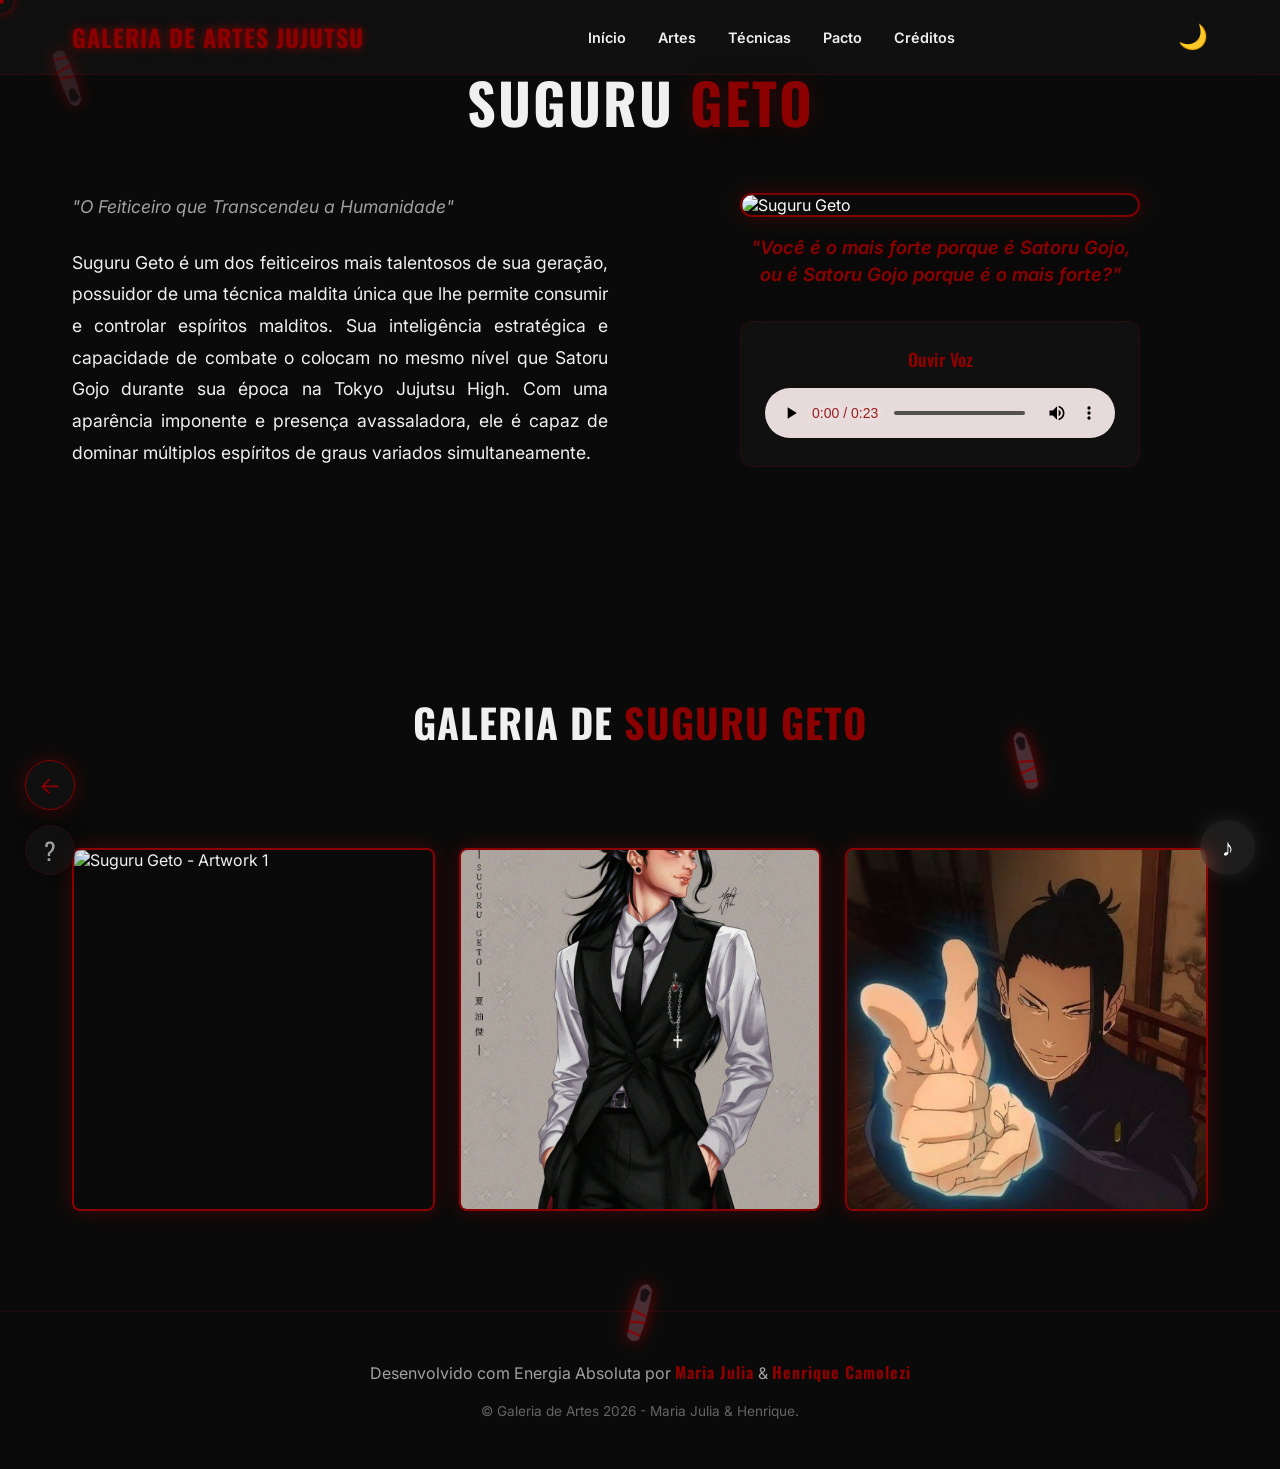
==== galeria-geto.html @ d08c6bf5 "Add files via upload" ====
<!DOCTYPE html>
<html lang="pt-BR">
<head>
    <meta charset="UTF-8">
    <meta name="viewport" content="width=device-width, initial-scale=1.0">
    <title>Galeria de Suguru Geto | Site de Desenhos</title>
    
    <link rel="preconnect" href="https://fonts.googleapis.com">
    <link rel="preconnect" href="https://fonts.gstatic.com" crossorigin>
    <link href="https://fonts.googleapis.com/css2?family=Inter:wght@300;400;600&family=Oswald:wght@400;600;700&display=swap" rel="stylesheet">
    
    <link rel="stylesheet" href="style.css">
</head>
<body data-theme="dark">

    <div class="cursor-dot"></div>
    <div class="cursor-trail"></div>

    <header id="header">
        <div class="nav-container">
            <a href="index.html" class="logo">Galeria de Artes Jujutsu</a>
            
            <nav class="nav-menu">
                <ul class="nav-links">
                    <li><a href="index.html#inicio" class="nav-link">Início</a></li>
                    <li><a href="index.html#projetos" class="nav-link">Artes</a></li>
                    <li><a href="index.html#habilidades" class="nav-link">Técnicas</a></li>
                    <li><a href="index.html#contato" class="nav-link">Pacto</a></li>
                    <li><a href="#creditos" class="nav-link">Créditos</a></li>
                </ul>
            </nav>

            <div class="controls">
                <button id="theme-toggle" aria-label="Alternar Tema">🌙</button>
                <button class="hamburger" aria-label="Abrir Menu">
                    <span class="bar"></span>
                    <span class="bar"></span>
                    <span class="bar"></span>
                </button>
            </div>
        </div>
    </header>

    <main>
        <!-- SEÇÃO DE APRESENTAÇÃO DO PERSONAGEM -->
        <section class="character-presentation section-hidden">
            <h2 class="character-title">Suguru <span>Geto</span></h2>
            
            <div class="character-content">
                <!-- Descrição -->
                <div class="character-description">
                    <p>"O Feiticeiro que Transcendeu a Humanidade"</p>
                    <p>
                        Suguru Geto é um dos feiticeiros mais talentosos de sua geração, 
                        possuidor de uma técnica maldita única que lhe permite consumir e 
                        controlar espíritos malditos. Sua inteligência estratégica e capacidade 
                        de combate o colocam no mesmo nível que Satoru Gojo durante sua época 
                        na Tokyo Jujutsu High. Com uma aparência imponente e presença avassaladora, 
                        ele é capaz de dominar múltiplos espíritos de graus variados simultaneamente.</p>
                </div>

                <!-- Visual e Frase -->
                <div class="character-visual">
                    <img src="Suguru Geto 2.jpg" alt="Suguru Geto" class="character-img">
                    
                    <p class="character-quote">"Você é o mais forte porque é Satoru Gojo, ou é Satoru Gojo porque é o mais forte?"</p>
                    
                    <div class="music-player">
                        <span class="music-title">Ouvir Voz</span>
                        <audio controls id="voice-audio">
                            <!-- Coloque o nome do arquivo de áudio do Geto no src abaixo -->
                            <source src="Frase do Suguro Getou.mp3" type="audio/mpeg">
                            Seu navegador não suporta áudio.
                        </audio>
                    </div>
                </div>
            </div>
        </section>

        <!-- SEÇÃO DE GALERIA -->
        <section class="gallery section-hidden">
            <div class="gallery-header">
                <h2 class="section-title">Galeria de <span>Suguru Geto</span></h2>
            </div>
            
            <div class="gallery-grid">
                <div class="gallery-item">
                    <img src="Suguru Geto 2.jpg" alt="Suguru Geto - Artwork 1" class="gallery-img">
                </div>
                <div class="gallery-item">
                    <img src="Foto de Segura o Bolso.jpg" alt="Suguru Geto - Artwork 2" class="gallery-img">
                </div>
                <div class="gallery-item">
                    <img src="Suguru Getou.jpg" alt="Suguru Geto - Artwork 3" class="gallery-img">
                </div>
            </div>
        </section>
    </main>

    <footer>
        <div class="footer-content">
            <p>Desenvolvido com Energia Absoluta por <strong>Maria Julia</strong> & <strong>Henrique Camolezi</strong></p>
            <p class="small">© Galeria de Artes 2026 - Maria Julia & Henrique.</p>
        </div>
    </footer>

    <script src="lightbox.js"></script>

<!-- =========================================================================
     MÚSICA DE BACKGROUND
========================================================================= -->
<!-- A tag 'loop' garante que a música repita infinitamente -->
<audio id="bg-music" loop>
    <source src="more than words.mp3" type="audio/mpeg">
</audio>

<button id="music-toggle" class="music-btn" aria-label="Tocar/Pausar Música">
    ♪
</button>

<script src="script.js"></script>

<script>
    // Se o usuário der play no áudio da voz, pausa a música de fundo!
    const voiceAudio = document.getElementById('voice-audio');
    
    if(voiceAudio) {
        voiceAudio.addEventListener('play', () => {
            const bgMusic = document.getElementById('bg-music');
            const musicToggle = document.getElementById('music-toggle');
            
            if(bgMusic && !bgMusic.paused) {
                bgMusic.pause(); // Pausa a música
                if(musicToggle) musicToggle.classList.remove('active'); // Para a animação do botão musical
                localStorage.setItem('music-playing', 'false');
            }
        });
    }
</script>

</body>
</html>
---- style.css ----
:root {
    /* DEFAULT: Tema Sombrio (Santuário Malevolente / Sukuna) */
    --bg-color: #0a0a0a;
    --text-main: #f0f0f0;
    --text-muted: #a0a0a0;
    
    --accent-primary: #8b0000; /* Vermelho Sangue */
    --accent-secondary: #643e7e; /* Roxo Amaldiçoado */
    
    --glass-bg: rgba(20, 20, 20, 0.6);
    --glass-border: rgba(139, 0, 0, 0.2);
    
    --shadow-aura: 0 0 20px rgba(139, 0, 0, 0.4);
    --hover-glitch: drop-shadow(0 0 10px #8b0000) drop-shadow(0 0 20px #3b0079);
}

[data-theme="light"] {
    /* TEMA CLARO: (Vazio Imensurável / Gojo) */
    --bg-color: #f8f9fa;
    --text-main: #1a1a1a;
    --text-muted: #555555;
    
    --accent-primary: #00bfff; /* Azul Neon/Céu */
    --accent-secondary: #000000; /* Azul Escuro */
    
    --glass-bg: rgba(255, 255, 255, 0.7);
    --glass-border: rgba(0, 191, 255, 0.3);
    
    --shadow-aura: 0 10px 30px rgba(0, 191, 255, 0.2);
    --hover-glitch: drop-shadow(0 0 15px #00bfff) drop-shadow(0 0 30px rgba(255,255,255,0.8));
}

/* =========================================================================
   RESETS E BASE
   ========================================================================= */
* {
    margin: 0;
    padding: 0;
    box-sizing: border-box;
    cursor: none; /* Esconde o cursor padrão para usarmos o customizado */
}

html {
    scroll-behavior: smooth;
}

body {
    font-family: 'Inter', sans-serif;
    background-color: var(--bg-color);
    color: var(--text-main);
    transition: background-color 0.5s ease, color 0.5s ease;
    overflow-x: hidden;
}

h1, h2, h3, .logo {
    font-family: 'Oswald', sans-serif;
    text-transform: uppercase;
    letter-spacing: 1px;
}

a {
    text-decoration: none;
    color: inherit;
}

ul {
    list-style: none;
}

/* =========================================================================
   CURSOR CUSTOMIZADO (Energia Amaldiçoada)
   ========================================================================= */
   .cursor-dot {
    position: fixed;
    width: 8px;
    height: 8px;
    background-color: var(--accent-primary);
    border-radius: 50%;
    transform: translate(-50%, -50%);
    transition: width 0.2s, height 0.2s;
    
    /* ADICIONE OU VERIFIQUE ESTAS DUAS LINHAS */
    pointer-events: none !important; 
    z-index: 999999; 
}

.cursor-trail {
    position: fixed;
    width: 30px;
    height: 30px;
    border: 1px solid var(--accent-primary);
    border-radius: 50%;
    transform: translate(-50%, -50%);
    transition: transform 0.1s ease, background-color 0.3s;
    box-shadow: 0 0 10px var(--accent-primary);
    opacity: 0.5;
    
    /* ADICIONE OU VERIFIQUE ESTAS DUAS LINHAS */
    pointer-events: none !important; 
    z-index: 999998; 
}

/* =========================================================================
   HEADER & NAVEGAÇÃO (Glassmorphism)
   ========================================================================= */
header {
    position: fixed;
    top: 0;
    width: 100%;
    z-index: 1000;
    background: var(--glass-bg);
    backdrop-filter: blur(12px);
    -webkit-backdrop-filter: blur(12px);
    border-bottom: 1px solid var(--glass-border);
    transition: all 0.3s ease;
}

.nav-container {
    max-width: 1200px;
    margin: 0 auto;
    padding: 1.2rem 2rem;
    display: flex;
    justify-content: space-between;
    align-items: center;
}

.logo {
    font-size: 1.5rem;
    font-weight: 700;
    color: var(--accent-primary);
    text-shadow: 0 0 10px var(--accent-primary);
}

.nav-links {
    display: flex;
    gap: 2rem;
}

.nav-link {
    font-weight: 600;
    font-size: 0.9rem;
    position: relative;
    transition: color 0.3s;
}

.nav-link:hover, .nav-link.active {
    color: var(--accent-primary);
}

/* Sublinhado animado nos links */
.nav-link::after {
    content: '';
    position: absolute;
    bottom: -5px;
    left: 0;
    width: 0%;
    height: 2px;
    background-color: var(--accent-primary);
    transition: width 0.3s ease;
}

.nav-link:hover::after, .nav-link.active::after {
    width: 100%;
}

.controls {
    display: flex;
    align-items: center;
    gap: 1.5rem;
}

#theme-toggle {
    background: none;
    border: none;
    font-size: 1.5rem;
    transition: transform 0.3s ease;
    cursor: pointer;
}

#theme-toggle:hover {
    transform: scale(1.2);
}

.hamburger {
    display: none;
    flex-direction: column;
    gap: 5px;
    background: none;
    border: none;
    z-index: 1001;
    cursor: pointer;
}

.hamburger .bar {
    width: 25px;
    height: 3px;
    background-color: var(--text-main);
    transition: all 0.3s ease;
}

/* =========================================================================
   SEÇÕES GERAIS E ANIMAÇÕES ON-SCROLL
   ========================================================================= */
main {
    max-width: 1200px;
    margin: 0 auto;
    padding: 0 2rem;
}

section {
    padding: 100px 0;
    min-height: 100vh;
    min-height: 100dvh;
    display: flex;
    flex-direction: column;
    justify-content: center;
}

.section-title {
    font-size: 2.5rem;
    margin-bottom: 3rem;
    text-align: center;
}

.section-title span {
    color: var(--accent-primary);
}

/* Classes para o Intersection Observer */
.section-hidden {
    opacity: 0;
    transform: translateY(40px);
    transition: opacity 0.8s ease-out, transform 0.8s ease-out;
}

.section-show {
    opacity: 1;
    transform: translateY(0);
}

/* =========================================================================
   HERO SECTION (Início)
   ========================================================================= */
.hero {
    flex-direction: row;
    align-items: center;
    justify-content: space-between;
    gap: 2rem;
}

.hero-content {
    flex: 1;
}

.greeting {
    font-size: 1.2rem;
    color: var(--text-muted);
    margin-bottom: 0.5rem;
}

.name {
    font-size: 4rem;
    line-height: 1.1;
    margin-bottom: 1rem;
}

.name span {
    color: var(--accent-primary);
    text-shadow: 0 0 15px rgba(139, 0, 0, 0.3);
}

.subtitle {
    font-size: 1.5rem;
    font-weight: 600;
    margin-bottom: 1.5rem;
    height: 2rem;
}

.cursor-blink {
    animation: blink 1s infinite;
}

@keyframes blink { 50% { opacity: 0; } }

.description {
    color: var(--text-muted);
    font-size: 1.1rem;
    max-width: 500px;
    margin-bottom: 2rem;
    line-height: 1.6;
}

.hero-buttons {
    display: flex;
    gap: 1rem;
}

.btn {
    padding: 12px 28px;
    font-family: 'Oswald', sans-serif;
    font-size: 1.1rem;
    text-transform: uppercase;
    border-radius: 4px;
    transition: all 0.3s ease;
    position: relative;
    overflow: hidden;
    z-index: 1;
    border: none;
    cursor: pointer;
}

.btn-primary {
    background-color: var(--accent-primary);
    color: #fff;
    border: 1px solid var(--accent-primary);
    box-shadow: 0 0 10px rgba(0,0,0,0.5);
}

.btn-primary:hover {
    background-color: transparent;
    color: var(--accent-primary);
    box-shadow: var(--shadow-aura);
}

.btn-outline {
    background-color: transparent;
    color: var(--text-main);
    border: 1px solid var(--text-main);
}

.btn-outline:hover {
    border-color: var(--accent-primary);
    color: var(--accent-primary);
    box-shadow: var(--shadow-aura);
}

.hero-image-wrapper {
    flex: 1;
    display: flex;
    justify-content: center;
    position: relative;
}

.profile-img {
    width: 100%;
    max-width: 400px;
    border-radius: 20px;
    z-index: 2;
    animation: float 6s ease-in-out infinite;
    filter: grayscale(20%) contrast(110%);
}

.aura-glow {
    position: absolute;
    width: 80%;
    height: 80%;
    background: var(--accent-primary);
    filter: blur(80px);
    opacity: 0.3;
    z-index: 1;
    top: 50%;
    left: 50%;
    transform: translate(-50%, -50%);
    animation: pulse 4s infinite alternate;
}

@keyframes float {
    0% { transform: translateY(0px); }
    50% { transform: translateY(-20px); }
    100% { transform: translateY(0px); }
}

@keyframes pulse {
    from { opacity: 0.2; transform: translate(-50%, -50%) scale(0.9); }
    to { opacity: 0.5; transform: translate(-50%, -50%) scale(1.1); }
}

/* =========================================================================
   PROJECTS (Artes)
   ========================================================================= */
   .projects-grid {
    display: grid;
    grid-template-columns: repeat(auto-fit, minmax(160px, 1fr)); 
    gap: 1.5rem;
    max-width: 600px;
    margin: 0 auto;
}

.project-card {
    background: var(--glass-bg);
    border: 1px solid var(--glass-border);
    border-radius: 12px;
    overflow: hidden;
    backdrop-filter: blur(10px);
    transition: transform 0.3s ease, box-shadow 0.3s ease;
}

.project-card:hover {
    transform: translateY(-10px);
    box-shadow: var(--shadow-aura);
}

.project-img-container {
    width: 100%;
    aspect-ratio: 1 / 1; /* Mantém o formato quadrado perfeito */
    overflow: hidden;
    
    /* Sistema Flexbox para garantir a centralização absoluta */
    display: flex;
    align-items: center;
    justify-content: center;
    background: transparent; /* Remove qualquer fundo escuro residual */
}

.project-img {
    width: 100%;
    height: 100%;
    /* MODIFICAÇÃO AQUI: Preenche o quadrado inteiro e corta excessos lateralmente/verticalmente de forma inteligente */
    object-fit: cover; 
    /* Garante o foco no centro da arte */
    object-position: center; 
    transition: transform 0.5s ease;
}

.project-card:hover .project-img {
    transform: scale(1.1);
}

.project-info {
    padding: 1rem; /* Reduz o espaçamento interno do texto */
}

.project-info h3 {
    margin-bottom: 0.3rem;
    font-size: 1rem; /* Diminui o título do personagem (ex: Satoru Gojo) */
}

.project-info p {
    color: var(--text-muted);
    font-size: 0.75rem; /* Diminui a descrição do cartão */
    margin-bottom: 0.8rem;
    line-height: 1.4;
}

/* Ajusta o tamanho do contador de fotos "3" e do link de acesso */
.project-info .tech-tags span,
.btn-link {
    font-size: 0.7rem !important;
}

.tech-tags {
    display: flex;
    gap: 0.5rem;
    flex-wrap: wrap;
    margin-bottom: 1.5rem;
}

.tech-tags span {
    font-family: 'Oswald', sans-serif;
    font-size: 0.8rem;
    color: var(--accent-secondary);
    background: rgba(255, 255, 255, 0.05);
    padding: 2px 8px;
    border-radius: 4px;
}

.btn-link {
    color: var(--accent-primary);
    font-weight: 600;
    font-family: 'Oswald', sans-serif;
    transition: letter-spacing 0.3s ease;
    cursor: pointer;
}

.project-card:hover .btn-link {
    letter-spacing: 1px;
    filter: var(--hover-glitch);
}

/* =========================================================================
   SKILLS (Técnicas Amaldiçoadas e Domínios)
========================================================================= */
.skills-grid {
    display: grid;
    grid-template-columns: repeat(auto-fit, minmax(320px, 1fr));
    gap: 3rem;
    max-width: 1000px;
    margin: 0 auto;
    width: 100%;
}

.domain-card {
    background: var(--glass-bg);
    border: 1px solid var(--glass-border);
    border-radius: 16px;
    padding: 2.5rem 2rem;
    backdrop-filter: blur(12px);
    transition: transform 0.4s ease, box-shadow 0.4s ease;
    position: relative;
    overflow: hidden;
}

/* Efeito de luz no fundo do painel de técnicas */
.domain-card::before {
    content: '';
    position: absolute;
    top: -50%;
    left: -50%;
    width: 200%;
    height: 200%;
    background: radial-gradient(circle, var(--accent-primary) 0%, transparent 50%);
    opacity: 0.05;
    pointer-events: none;
    z-index: 0;
    transition: opacity 0.4s;
}

.domain-card:hover {
    transform: translateY(-10px);
    box-shadow: var(--shadow-aura);
    border-color: var(--accent-primary);
}

.domain-card:hover::before {
    opacity: 0.15;
}

/* Cabeçalho do Card (Os donos do Domínio) */
.domain-header {
    text-align: center;
    margin-bottom: 2.5rem;
    position: relative;
    z-index: 1;
}

.domain-icon {
    font-size: 3rem;
    margin-bottom: 1rem;
    filter: drop-shadow(0 0 10px rgba(139, 0, 0, 0.4));
}

[data-theme="light"] .domain-icon {
    filter: drop-shadow(0 0 10px rgba(0, 191, 255, 0.4));
}

.domain-header h3 {
    font-size: 1.6rem;
    color: var(--text-main);
    margin-bottom: 0.3rem;
}

.domain-owner {
    font-family: 'Oswald', sans-serif;
    color: var(--accent-primary);
    font-size: 1.1rem;
    letter-spacing: 2px;
    text-transform: uppercase;
    font-weight: 600;
}

/* Barras de Energia/Progresso */
.skill-list {
    display: flex;
    flex-direction: column;
    gap: 1.5rem;
    position: relative;
    z-index: 1;
}

.skill-info {
    display: flex;
    justify-content: space-between;
    margin-bottom: 0.5rem;
    font-weight: 600;
}

.skill-name {
    color: var(--text-main);
    font-size: 1rem;
}

.skill-pct {
    color: var(--accent-primary);
    font-family: 'Oswald', sans-serif;
    letter-spacing: 1px;
}

.progress-bg {
    width: 100%;
    height: 10px;
    background-color: rgba(0, 0, 0, 0.4); /* Fundo bem escuro pra destacar o brilho */
    border-radius: 5px;
    overflow: hidden;
    border: 1px solid rgba(255, 255, 255, 0.05);
    box-shadow: inset 0 2px 4px rgba(0, 0, 0, 0.5);
}

.progress-bar {
    height: 100%;
    width: 0%;
    /* O gradiente vai da cor secundária (roxo/azul escuro) para a primária (vermelho sangue/azul neon) */
    background: linear-gradient(90deg, var(--accent-secondary), var(--accent-primary));
    border-radius: 5px;
    box-shadow: 0 0 10px var(--accent-primary), 0 0 20px var(--accent-primary);
    transition: width 1.5s cubic-bezier(0.2, 0.8, 0.2, 1);
}

/* Efeito ao passar o mouse por cima de uma técnica específica */
.skill-item:hover .skill-name {
    color: var(--accent-primary);
    text-shadow: 0 0 8px var(--accent-primary);
}

/* =========================================================================
   CONTACT (Pacto de Vínculo)
   ========================================================================= */
   .contact {
    text-align: center;
}

.pacto-container {
    display: flex;
    justify-content: center;
    gap: 2rem;
    flex-wrap: wrap;
    max-width: 1000px;
    margin: 0 auto;
    width: 100%;
}

.pacto-card {
    background: var(--glass-bg);
    border: 1px solid var(--glass-border);
    border-radius: 12px;
    padding: 2.5rem 2rem;
    backdrop-filter: blur(10px);
    flex: 1;
    min-width: 320px;
    display: flex;
    flex-direction: column;
    align-items: center;
    transition: transform 0.4s ease, box-shadow 0.4s ease;
    position: relative;
    overflow: hidden;
}

/* O brilho sutil amaldiçoado passando no fundo do cartão */
.pacto-card::before {
    content: '';
    position: absolute;
    top: -50%;
    left: -50%;
    width: 200%;
    height: 200%;
    background: radial-gradient(circle, var(--accent-primary) 0%, transparent 40%);
    opacity: 0.05;
    transition: opacity 0.4s ease;
    z-index: 0;
    pointer-events: none;
}

.pacto-card:hover {
    transform: translateY(-10px);
    box-shadow: var(--shadow-aura);
    border-color: var(--accent-primary);
}

.pacto-card:hover::before {
    opacity: 0.15;
}

.pacto-header {
    margin-bottom: 1rem;
    position: relative;
    z-index: 1;
}

.pacto-header h3 {
    font-size: 1.8rem;
    color: var(--text-main);
    margin-bottom: 0.2rem;
}

.pacto-role {
    font-family: 'Oswald', sans-serif;
    color: var(--accent-primary);
    font-size: 1rem;
    letter-spacing: 2px;
    text-transform: uppercase;
}

.pacto-desc {
    color: var(--text-muted);
    font-size: 0.95rem;
    line-height: 1.6;
    margin-bottom: 2rem;
    position: relative;
    z-index: 1;
}

.pacto-links {
    flex-direction: column; /* Coloca os botões um embaixo do outro no cartão */
    width: 100%;
    gap: 1rem;
    position: relative;
    z-index: 1;
}

.social-btn {
    display: flex;
    align-items: center;
    justify-content: center;
    gap: 10px;
    padding: 12px 20px;
    background: rgba(0, 0, 0, 0.2);
    border: 1px solid var(--glass-border);
    color: var(--text-main);
    font-family: 'Oswald', sans-serif;
    font-size: 1.1rem;
    border-radius: 8px;
    transition: all 0.3s ease;
    cursor: pointer;
    width: 100%;
}

.social-btn:hover {
    transform: translateY(-3px);
    background: var(--glass-border);
    border-color: var(--accent-primary);
    color: var(--accent-primary);
    box-shadow: 0 5px 15px rgba(0, 0, 0, 0.3);
}

.social-btn .icon {
    font-size: 1.2rem;
}

/* =========================================================================
   FOOTER (Rodapé)
========================================================================= */
footer {
    display: flex;
    flex-direction: column;
    justify-content: center;
    align-items: center;
    text-align: center;
    padding: 3rem 2rem;
    border-top: 1px solid var(--glass-border);
    background: var(--bg-color);
    position: relative;
    width: 100%;
    z-index: 10;
}

.footer-content {
    display: flex;
    flex-direction: column;
    align-items: center;
    justify-content: center;
    gap: 0.5rem; /* Espaço entre a linha de cima e a de baixo */
}

footer p {
    color: var(--text-muted);
    font-size: 1rem;
    margin: 0; /* Remove margens doidas que o navegador possa tentar dar no PC */
    line-height: 1.5;
}

footer strong {
    color: var(--accent-primary);
    font-family: 'Oswald', sans-serif;
    letter-spacing: 1px;
}

footer .small {
    font-size: 0.85rem;
    margin-top: 0.5rem;
    opacity: 0.6;
}

/* =========================================================================
   GALERIA (Gallery Sections)
   ========================================================================= */
.gallery {
    padding: 100px 0;
    min-height: auto;
}

.gallery-header {
    margin-bottom: 3rem;
}

.btn-back {
    display: inline-block;
    color: var(--accent-primary);
    font-weight: 600;
    margin-bottom: 1.5rem;
    transition: all 0.3s ease;
    font-family: 'Oswald', sans-serif;
    cursor: pointer;
}

.btn-back:hover {
    transform: translateX(-5px);
    filter: var(--hover-glitch);
}

.gallery-grid {
    display: grid;
    /* Reduz o tamanho mínimo da miniatura para metade do original */
    grid-template-columns: repeat(auto-fit, minmax(150px, 1fr));
    gap: 1.5rem; /* Ajusta o espaçamento entre as imagens menores */
}

.gallery-item {
    border-radius: 8px;
    overflow: hidden;
    background: transparent;
    /* A variável --accent-primary já alterna automaticamente entre vermelho (#8b0000) e azul (#00bfff) */
    border: 2px solid var(--accent-primary);
    box-shadow: var(--shadow-aura);
    transition: transform 0.3s ease, box-shadow 0.3s ease;
    cursor: pointer;
    
    aspect-ratio: 1 / 1;
    display: flex;
    align-items: center;
    justify-content: center;
}

.gallery-img {
    width: 100%;
    height: 100%;
    object-fit: cover;
    /* Desloca o enquadramento para o terço superior onde fica o rosto */
    object-position: center 20%;
    transition: transform 0.5s ease;
}

.gallery-item:hover .gallery-img {
    transform: scale(1.1);
}

/* =========================================================================
   LIGHTBOX (Visualizador de Imagens com Zoom)
   ========================================================================= */
   .lightbox-modal {
    display: none;
    position: fixed;
    top: 0;
    left: 0;
    width: 100%;
    height: 100%;
    background: rgba(0, 0, 0, 0.92);
    backdrop-filter: blur(8px);
    -webkit-backdrop-filter: blur(8px);
    justify-content: center;
    align-items: center;
    z-index: 999990;
}

.lightbox-modal.active {
    display: flex;
    animation: fadeIn 0.25s ease;
}

.lightbox-close,
.lightbox-prev,
.lightbox-next,
.lightbox-controls {
    z-index: 999995;
}

/* Deixa claro que a arte secreta é clicável */
.secret-art-img {
    cursor: pointer;
    transition: transform 0.3s ease;
}

.secret-art-img:hover {
    transform: scale(1.03);
}

.lightbox-modal.active {
    display: flex;
}

.lightbox-container {
    position: relative;
    width: 90%;
    max-width: 950px;
    height: 90vh;
    height: 90dvh;
    display: flex;
    flex-direction: column;
    justify-content: center;
    align-items: center;
    gap: 1.2rem;
}

/* Palco que prende a imagem dentro da área visível durante o zoom */
.lightbox-stage {
    position: relative;
    width: 100%;
    height: 74vh;
    height: 74dvh;
    display: flex;
    justify-content: center;
    align-items: center;
    overflow: hidden;
    border-radius: 10px;
    z-index: 1;
}

.lightbox-image {
    max-width: 100%;
    max-height: 100%;
    object-fit: contain;
    border-radius: 8px;
    transition: transform 0.2s ease;
    cursor: default;
    user-select: none;
    -webkit-user-drag: none;
    touch-action: none;
}

/* Botões Fixos (Fechar, Anterior, Próxima) sempre acima da imagem */
.lightbox-close,
.lightbox-prev,
.lightbox-next {
    position: fixed;
    background: rgba(15, 15, 15, 0.85);
    border: 1px solid var(--accent-primary);
    color: var(--accent-primary);
    font-size: 1.4rem;
    width: 48px;
    height: 48px;
    border-radius: 50%;
    cursor: pointer;
    transition: all 0.25s ease;
    display: flex;
    align-items: center;
    justify-content: center;
    z-index: 20010;
}

.lightbox-close:hover:not(:disabled),
.lightbox-prev:hover:not(:disabled),
.lightbox-next:hover:not(:disabled) {
    background: var(--accent-primary);
    color: #fff;
    box-shadow: var(--shadow-aura);
    transform: scale(1.08);
}

.lightbox-prev:hover:not(:disabled),
.lightbox-next:hover:not(:disabled) {
    transform: translateY(-50%) scale(1.08);
}

.lightbox-close {
    top: 20px;
    right: 20px;
}

.lightbox-prev {
    left: 20px;
    top: 50%;
    transform: translateY(-50%);
}

.lightbox-next {
    right: 20px;
    top: 50%;
    transform: translateY(-50%);
}

.lightbox-prev:disabled,
.lightbox-next:disabled {
    opacity: 0.25;
    cursor: not-allowed;
    border-color: #666;
    color: #666;
}

/* Barra de Controles de Zoom */
.lightbox-controls {
    position: relative;
    z-index: 20010;
    display: flex;
    gap: 0.75rem;
    align-items: center;
    justify-content: center;
    background: rgba(15, 15, 15, 0.85);
    padding: 10px 18px;
    border-radius: 50px;
    border: 1px solid var(--glass-border);
    flex-wrap: wrap;
}

.lightbox-zoom-in,
.lightbox-zoom-out,
.lightbox-reset-zoom {
    background: transparent;
    border: 1px solid var(--accent-primary);
    color: var(--accent-primary);
    padding: 8px 14px;
    border-radius: 6px;
    cursor: pointer;
    font-family: 'Oswald', sans-serif;
    font-size: 0.95rem;
    transition: all 0.25s ease;
}

.lightbox-zoom-in:hover:not(:disabled),
.lightbox-zoom-out:hover:not(:disabled),
.lightbox-reset-zoom:hover:not(:disabled) {
    background: var(--accent-primary);
    color: #fff;
    box-shadow: var(--shadow-aura);
}

.lightbox-zoom-in:disabled,
.lightbox-zoom-out:disabled,
.lightbox-reset-zoom:disabled {
    opacity: 0.35;
    cursor: not-allowed;
    border-color: #666;
    color: #666;
}

.lightbox-counter {
    color: #f0f0f0;
    font-weight: 600;
    margin-left: 0.5rem;
    font-family: 'Oswald', sans-serif;
    letter-spacing: 1px;
}

/* =========================================================================
   CHARACTER PRESENTATION (Apresentação do Personagem)
   ========================================================================= */
.character-presentation {
    padding: 60px 0;
    min-height: auto;
}

.character-title {
    font-size: 3.5rem;
    text-align: center;
    margin-bottom: 3rem;
    text-transform: uppercase;
    letter-spacing: 2px;
}

.character-title span {
    color: var(--accent-primary);
    text-shadow: 0 0 20px rgba(139, 0, 0, 0.3);
}

.character-content {
    display: grid;
    grid-template-columns: 1fr 1fr;
    gap: 4rem;
    align-items: center;
    margin-bottom: 4rem;
}

/* Descrição do Personagem */
.character-description {
    display: flex;
    flex-direction: column;
    gap: 1.5rem;
}

.character-description p {
    font-size: 1.1rem;
    line-height: 1.8;
    color: var(--text-main);
    text-align: justify;
}

.character-description p:first-child {
    color: var(--text-muted);
    font-style: italic;
}

/* Visual do Personagem */
.character-visual {
    display: flex;
    flex-direction: column;
    gap: 2rem;
    align-items: center;
}

.character-img {
    width: 100%;
    max-width: 400px;
    border-radius: 12px;
    border: 2px solid var(--accent-primary);
    box-shadow: var(--shadow-aura);
    animation: float 6s ease-in-out infinite;
    filter: grayscale(10%) contrast(110%);
}

/* Player de Música */
.music-player {
    width: 100%;
    max-width: 400px;
    background: var(--glass-bg);
    border: 1px solid var(--glass-border);
    border-radius: 12px;
    padding: 1.5rem;
    backdrop-filter: blur(10px);
    text-align: center;
}

.music-title {
    display: block;
    font-family: 'Oswald', sans-serif;
    font-size: 1.1rem;
    color: var(--accent-primary);
    margin-bottom: 1rem;
    font-weight: 600;
}

.music-player audio {
    width: 100%;
    height: 50px;
    border-radius: 8px;
}

.music-player audio::-webkit-media-controls-panel {
    background-color: rgba(139, 0, 0, 0.1);
}

.music-player audio::-webkit-media-controls-current-time-display,
.music-player audio::-webkit-media-controls-time-remaining-display {
    color: var(--accent-primary);
}

/* =========================================================================
   SLASHES DO SUKUNA (Animações de Corte)
   ========================================================================= */
.sukuna-slash {
    position: fixed;
    font-size: 3rem;
    font-weight: bold;
    color: var(--accent-primary);
    pointer-events: none;
    z-index: 100;
    text-shadow: 0 0 15px rgba(139, 0, 0, 0.8);
    animation: slashAppear 0.6s ease-out forwards;
}

@keyframes slashAppear {
    0% {
        opacity: 0;
        transform: scale(0.5) rotate(0deg);
    }
    50% {
        opacity: 1;
        transform: scale(1.2) rotate(15deg);
    }
    100% {
        opacity: 0;
        transform: scale(1) rotate(0deg);
    }
}

.sukuna-slash.vibrate {
    animation: slashVibrate 0.4s ease-out forwards;
}

@keyframes slashVibrate {
    0% {
        opacity: 0;
        transform: scale(0.5) rotate(0deg);
    }
    40% {
        opacity: 1;
        transform: scale(1.2) rotate(-5deg);
    }
    60% {
        transform: scale(1.1) rotate(5deg);
    }
    100% {
        opacity: 0;
        transform: scale(1) rotate(0deg);
    }
}

/* =========================================================================
   MEDIA QUERIES (Responsividade Mobile)
   ========================================================================= */
@media (max-width: 1024px) {
    .character-title {
        font-size: 2.8rem;
    }

    .character-content {
        gap: 2rem;
    }

    .logo {
        font-size: 1.2rem;
    }

    .nav-links {
        gap: 1.5rem;
    }

    .nav-link {
        font-size: 0.8rem;
    }
}

@media (max-width: 768px) {
    /* Header Mobile */
    .hamburger {
        display: flex;
    }

    .nav-menu {
        position: fixed;
        top: 0;
        right: -100%;
        width: 100%;
        height: 100vh;
        height: 100dvh;
        background: var(--bg-color);
        display: flex;
        justify-content: center;
        align-items: center;
        transition: right 0.4s ease-in-out;
        z-index: 999;
    }

    .nav-menu.active {
        right: 0;
    }

    .nav-links {
        flex-direction: column;
        align-items: center;
        gap: 3rem;
    }

    .nav-link {
        font-size: 1.5rem;
    }

    .nav-container {
        padding: 1rem 1.5rem;
    }

    .logo {
        font-size: 1rem;
    }

    /* Animação do Hamburger para "X" */
    .hamburger.active .bar:nth-child(1) {
        transform: translateY(8px) rotate(45deg);
    }
    .hamburger.active .bar:nth-child(2) {
        opacity: 0;
    }
    .hamburger.active .bar:nth-child(3) {
        transform: translateY(-8px) rotate(-45deg);
    }

    /* Hero Section Mobile */
    .hero {
        flex-direction: column-reverse;
        text-align: center;
        padding-top: 80px;
        min-height: auto;
    }

    .hero-buttons {
        justify-content: center;
        flex-wrap: wrap;
    }

    .name {
        font-size: 2.5rem;
        margin-bottom: 0.5rem;
    }

    .greeting {
        font-size: 1rem;
    }

    .subtitle {
        font-size: 1.2rem;
        height: auto;
    }

    .description {
        font-size: 1rem;
        margin: 0 auto 1.5rem;
        max-width: 100%;
    }

    .profile-img {
        max-width: 300px;
    }

    /* Seções Mobile */
    section {
        padding: 60px 0;
        min-height: auto;
    }

    main {
        padding: 0 1.5rem;
    }

    .section-title {
        font-size: 2rem;
        margin-bottom: 2rem;
    }

    /* Projetos Mobile */
    .projects-grid {
        grid-template-columns: 1fr;
        gap: 1.5rem;
    }

    .project-img-container {
        height: 200px;
    }

    .project-info h3 {
        font-size: 1.2rem;
    }

    .project-info p {
        font-size: 0.9rem;
    }

    /* Skills Mobile */
    .skills-container {
        max-width: 100%;
    }

    .skill-item {
        margin-bottom: 1.2rem;
    }

    /* Character Presentation Mobile */
    .character-presentation {
        padding: 40px 0;
    }

    .character-title {
        font-size: 2rem;
        margin-bottom: 2rem;
    }

    .character-content {
        grid-template-columns: 1fr;
        gap: 2rem;
        margin-bottom: 2rem;
    }

    .character-description {
        gap: 1rem;
    }

    .character-description p {
        font-size: 1rem;
        text-align: left;
        line-height: 1.6;
    }

    .character-img {
        max-width: 100%;
    }

    /* Galeria Mobile */
    .gallery {
        padding: 60px 0;
    }

    .gallery-grid {
        grid-template-columns: 1fr;
        gap: 1.5rem;
    }

    .gallery-item {
        margin-bottom: 0;
    }

    .gallery-img {
        width: 100%;
        height: 100%;
        aspect-ratio: 1 / 1;
        object-fit: cover;
        object-position: center 20%;
        transition: transform 0.5s ease;
    }

    .gallery-header {
        margin-bottom: 2rem;
    }

    /* Botões Mobile */
    .btn {
        padding: 12px 20px;
        font-size: 1rem;
    }

    .social-btn {
        padding: 12px 20px;
        font-size: 1rem;
        min-width: 120px;
    }

    .social-links {
        gap: 1rem;
    }

    /* Lightbox Mobile */
    .lightbox-container {
        width: 95%;
        height: auto;
        max-height: 85vh;
        max-height: 85dvh;
    }

    .lightbox-close,
    .lightbox-prev,
    .lightbox-next {
        width: 40px;
        height: 40px;
        font-size: 1.2rem;
    }

    .lightbox-prev {
        left: 10px;
    }

    .lightbox-next {
        right: 10px;
    }

    .lightbox-controls {
        flex-wrap: wrap;
        gap: 0.5rem;
        margin-top: 1.5rem;
    }

    .lightbox-zoom-in,
    .lightbox-zoom-out,
    .lightbox-reset-zoom {
        padding: 8px 12px;
        font-size: 0.9rem;
    }

    .lightbox-counter {
        margin-left: 0;
        width: 100%;
        text-align: center;
        margin-top: 0.5rem;
    }

    /* Footer Mobile */
    footer {
        padding: 1.5rem 1rem;
    }

    footer p {
        font-size: 0.9rem;
    }

    /* Slashes do Sukuna - Menos frequentes em mobile */
    .sukuna-slash {
        font-size: 2.5rem;
    }

    .btn-back {
        font-size: 0.9rem;
    }

    .tech-tags span {
        font-size: 0.75rem;
        padding: 1px 6px;
    }
}

@media (max-width: 480px) {
    .nav-container {
        padding: 1rem;
    }

    .logo {
        font-size: 0.9rem;
    }

    .name {
        font-size: 2rem;
    }

    .greeting {
        font-size: 0.9rem;
    }

    .subtitle {
        font-size: 1rem;
    }

    .description {
        font-size: 0.95rem;
    }

    .profile-img {
        max-width: 250px;
    }

    .section-title {
        font-size: 1.8rem;
        margin-bottom: 1.5rem;
    }

    .character-title {
        font-size: 1.8rem;
    }

    .character-description p {
        font-size: 0.95rem;
    }

    .project-info h3 {
        font-size: 1.1rem;
    }

    .btn {
        padding: 10px 16px;
        font-size: 0.9rem;
    }

    .social-btn {
        padding: 10px 16px;
        font-size: 0.9rem;
        min-width: 100px;
    }

    .sukuna-slash {
        font-size: 2rem;
    }

    .hero {
        padding-top: 70px;
    }

    .cursor-dot,
    .cursor-trail {
        display: none;
    }
}

/* =========================================================================
   ESTADO DE LUPA/OLHO NO CURSOR (Ao passar em imagens)
========================================================================= */
.cursor-trail.view-mode {
    width: 40px;
    height: 40px;
    background-color: var(--glass-bg);
    border: 2px solid var(--accent-primary);
    backdrop-filter: blur(2px);
    display: flex;
    justify-content: center;
    align-items: center;
    
    /* ESTA LINHA GARANTE O SUCESSO DO EFEITO */
    pointer-events: none !important; 
}

.cursor-trail.view-mode::after {
    content: '🔍';
    font-size: 20px;
    opacity: 0.8;
}

/* Quando entra em modo de visualização, o pontinho central some para não atrapalhar o ícone */
.cursor-dot.view-mode {
    opacity: 0;
    transform: scale(0);
}

/* =========================================================================
   HEADER ANIMADO
========================================================================= */

#header {
    position: fixed;
    top: 0;
    left: 0;
    width: 100%;
    z-index: 9999;
    transition: transform 0.4s ease;
}

#header.header-hidden {
    transform: translateY(-120%);
}

/* Força o mouse nativo a desaparecer de todos os botões e links 
   quando o cursor de energia estiver ativo */
   body.custom-cursor-active * {
    cursor: none !important;
}

/* =========================================================================
   SUKUNA SLASHES - BACKGROUND FX
========================================================================= */

.sukuna-slash {
    position: fixed;
    z-index: -1;
    pointer-events: none;
    user-select: none;

    font-family: 'Oswald', sans-serif;
    font-weight: 700;

    opacity: 0;

    animation: sukunaSlash linear forwards;
}

/* Animação dinâmica */
@keyframes sukunaSlash {

    0% {
        opacity: 0;
        transform:
            translateY(20px)
            scale(0.5)
            rotate(0deg);
    }

    20% {
        opacity: 1;
    }

    100% {
        opacity: 0;
        transform:
            translateY(-120px)
            scale(1.6)
            rotate(25deg);
    }
}

/* =========================================================================
   BOTÃO DE MÚSICA
========================================================================= */
.music-btn {
    position: fixed;
    bottom: 25px;
    right: 25px;
    width: 55px;
    height: 55px;
    border: none;
    border-radius: 50%;
    font-size: 24px;
    cursor: pointer;
    z-index: 9999;
    backdrop-filter: blur(10px);
    transition: all 0.3s ease;
    background: rgba(255, 255, 255, 0.08);
    color: white;
    box-shadow: 0 0 20px rgba(255, 255, 255, 0.1);
}

[data-theme="light"] .music-btn {
    background: rgba(0, 0, 0, 0.08);
    color: black;
    box-shadow: 0 0 20px rgba(0, 0, 0, 0.1);
}

.music-btn:hover {
    transform: scale(1.1);
}

/* Animação quando a música estiver tocando */
.music-btn.active {
    animation: musicPulse 1.5s infinite;
}

@keyframes musicPulse {
    0% { transform: scale(1); }
    50% { transform: scale(1.15); }
    100% { transform: scale(1); }
}

/* =========================================================================
   CRÉDITOS E AGRADECIMENTOS
   ========================================================================= */
   .creditos-container {
    display: grid;
    grid-template-columns: repeat(auto-fit, minmax(280px, 1fr));
    gap: 2rem;
    max-width: 1000px;
    margin: 0 auto;
    width: 100%;
}

.credito-card {
    background: var(--glass-bg);
    border: 1px solid var(--glass-border);
    border-radius: 12px;
    padding: 2rem;
    backdrop-filter: blur(10px);
    transition: transform 0.3s ease, box-shadow 0.3s ease;
    text-align: center;
}

.credito-card:hover {
    transform: translateY(-10px);
    box-shadow: var(--shadow-aura);
}

.credito-card h3 {
    color: var(--accent-primary);
    margin-bottom: 1rem;
    font-size: 1.3rem;
    font-family: 'Oswald', sans-serif;
    text-transform: uppercase;
    letter-spacing: 1px;
}

.credito-card p {
    color: var(--text-muted);
    font-size: 0.95rem;
    line-height: 1.6;
}

.credito-card strong {
    color: var(--text-main);
}

/* =========================================================================
   FRASE DOS PERSONAGENS
   ========================================================================= */
   .character-quote {
    font-size: 1.15rem;
    font-style: italic;
    color: var(--accent-primary);
    text-align: center;
    max-width: 400px;
    margin-top: -15px; /* Aproxima a frase um pouco mais da foto */
    font-weight: 600;
    line-height: 1.5;
    text-shadow: 0 0 10px rgba(139, 0, 0, 0.2);
}

[data-theme="light"] .character-quote {
    text-shadow: 0 0 10px rgba(0, 191, 255, 0.2);
}

[data-theme="light"] .music-player audio::-webkit-media-controls-panel {
    background-color: rgba(0, 191, 255, 0.1);
}

/* =========================================================================
   GOJO PARTICLES - VAZIO INFINITO (Tema Claro FX)
========================================================================= */
.gojo-particle {
    position: fixed;
    border-radius: 50%;
    pointer-events: none;
    z-index: -1; /* <- Coloca as esferas lá no fundo, atrás de todo o conteúdo */
    filter: blur(2px); 
    animation: floatParticle linear forwards;
    opacity: 0;
}

@keyframes floatParticle {
    0% {
        opacity: 0;
        transform: translate(0, 0) scale(0.5);
    }
    20% {
        opacity: 0.9;
    }
    80% {
        opacity: 0.9;
    }
    100% {
        opacity: 0;
        /* var(--tx) e var(--ty) são gerados no JavaScript */
        transform: translate(var(--tx), var(--ty)) scale(1.5); 
    }
}

/* =========================================================================
   EASTER EGG UI (Botão Secreto e Janela de Código)
========================================================================= */
.secret-btn {
    position: fixed;
    bottom: 25px;
    left: 25px;
    width: 50px;
    height: 50px;
    border-radius: 50%;
    background: var(--glass-bg);
    border: 1px solid var(--glass-border);
    color: var(--text-muted);
    font-family: 'Oswald', sans-serif;
    font-size: 1.5rem;
    cursor: pointer;
    z-index: 9999;
    backdrop-filter: blur(10px);
    transition: all 0.3s ease;
    display: flex;
    align-items: center;
    justify-content: center;
    box-shadow: 0 0 15px rgba(0,0,0,0.5);
}

.secret-btn:hover {
    color: var(--accent-primary);
    border-color: var(--accent-primary);
    transform: scale(1.1);
    box-shadow: var(--shadow-aura);
}

/* Fundo escuro que cobre a tela */
.secret-modal {
    display: none; 
    position: fixed;
    top: 0; left: 0; width: 100%; height: 100%;
    background: rgba(0,0,0,0.85);
    z-index: 10000;
    justify-content: center;
    align-items: center;
    backdrop-filter: blur(8px);
}

.secret-modal.active {
    display: flex;
    animation: fadeIn 0.3s ease;
}

@keyframes fadeIn { from { opacity: 0; } to { opacity: 1; } }

/* Caixinha central */
.secret-content {
    background: var(--bg-color);
    padding: 2.5rem 2rem;
    border-radius: 12px;
    border: 1px solid var(--accent-primary);
    box-shadow: var(--shadow-aura);
    text-align: center;
    position: relative;
    width: 90%;
    max-width: 350px;
}

.secret-content h3 {
    margin-bottom: 1.5rem;
    font-size: 1.5rem;
    color: var(--accent-primary);
}

.secret-input {
    width: 100%;
    padding: 12px;
    background: rgba(0,0,0,0.5);
    border: 1px solid var(--glass-border);
    color: var(--text-main);
    border-radius: 6px;
    font-family: 'Oswald', sans-serif;
    margin-bottom: 1rem;
    text-align: center;
    font-size: 1.2rem;
    letter-spacing: 2px;
    text-transform: uppercase;
    outline: none;
    transition: border-color 0.3s;
}

.secret-input:focus {
    border-color: var(--accent-primary);
    box-shadow: 0 0 10px rgba(139,0,0,0.3);
}

.secret-close {
    position: absolute;
    top: 15px;
    right: 20px;
    background: none;
    border: none;
    color: var(--text-muted);
    font-size: 1.2rem;
    cursor: pointer;
    transition: color 0.3s;
}

.secret-close:hover { color: var(--accent-primary); }

.secret-error {
    color: #ff3333;
    font-size: 0.9rem;
    font-weight: 600;
    display: none;
    margin-top: -5px;
    margin-bottom: 15px;
}

/* =========================================================================
   EASTER EGG: EXPANSÃO DE DOMÍNIO SUKUNA
========================================================================= */
/* Quando o modo Sukuna for ativado, ele força essas variáveis de cor */
body.sukuna-domain-active {
    --bg-color: #050000;
    --text-main: #ffb3b3;
    --accent-primary: #ff0000; /* Vermelho puro e brilhante */
    --accent-secondary: #500000;
    --glass-bg: rgba(30, 0, 0, 0.8);
    --glass-border: rgba(255, 0, 0, 0.5);
    --shadow-aura: 0 0 30px rgba(255, 0, 0, 0.6);
    
    /* Animação de impacto inicial */
    animation: domainShockwave 0.6s cubic-bezier(0.36, 0.07, 0.19, 0.97) both;
}

/* Deixa as imagens com um tom amaldiçoado avermelhado */
body.sukuna-domain-active img {
    filter: grayscale(20%) sepia(30%) hue-rotate(-50deg) saturate(200%) contrast(120%);
    transition: filter 1s ease;
}

/* Tremor de tela do impacto do Domínio */
@keyframes domainShockwave {
    0% { transform: translate(1px, 1px) rotate(0deg) scale(1); }
    10% { transform: translate(-3px, -2px) rotate(-1deg) scale(1.02); }
    20% { transform: translate(-3px, 0px) rotate(1deg); }
    30% { transform: translate(3px, 2px) rotate(0deg); }
    40% { transform: translate(1px, -1px) rotate(1deg); }
    50% { transform: translate(-1px, 2px) rotate(-1deg); }
    60% { transform: translate(-3px, 1px) rotate(0deg) scale(1.01); }
    70% { transform: translate(3px, 1px) rotate(-1deg); }
    80% { transform: translate(-1px, -1px) rotate(1deg); }
    90% { transform: translate(1px, 2px) rotate(0deg); }
    100% { transform: translate(0px, 0px) rotate(0deg) scale(1); }
}

/* =========================================================================
   EASTER EGG: CAÇA AOS DEDOS DO SUKUNA (Estilos)
========================================================================= */
.sukuna-finger {
    width: 25px;
    height: 60px;
    cursor: pointer;
    z-index: 999;
    transition: transform 0.4s ease, opacity 0.4s ease;
    animation: fingerFloat 2.5s infinite alternate ease-in-out;
}

.sukuna-finger:hover {
    transform: scale(1.2) rotate(15deg) !important;
    filter: drop-shadow(0 0 15px #ff0000);
}

@keyframes fingerFloat {
    0% { transform: translateY(0) rotate(-5deg); }
    100% { transform: translateY(-10px) rotate(5deg); }
}

/* Modal de Recompensas da Caçada */
.reward-modal {
    display: none;
    position: fixed;
    top: 0; left: 0; width: 100%; height: 100%;
    background: rgba(0,0,0,0.9);
    z-index: 100000;
    justify-content: center;
    align-items: center;
    backdrop-filter: blur(8px);
}

.reward-modal.active {
    display: flex;
    animation: fadeIn 0.3s ease;
}

.reward-content {
    background: #0a0a0a;
    /* Reduz o padding para economizar espaço interno */
    padding: 1.25rem 1rem; 
    border-radius: 12px;
    border: 2px solid #8b0000;
    box-shadow: 0 0 30px rgba(139, 0, 0, 0.5);
    text-align: center;
    position: relative;
    width: 90%;
    /* REDUÇÃO DE 50%: Define um limite máximo bem menor para compactar a caixa */
    max-width: 250px; 
    color: #fff;
}

/* Ajuste proporcional para os textos da caixa menor */
.reward-content h3 {
    color: #ff3333;
    margin-bottom: 0.8rem;
    font-family: 'Oswald', sans-serif;
    text-transform: uppercase;
    font-size: 1.1rem; /* Reduzido para harmonizar com a caixa compacta */
    text-shadow: 0 0 10px rgba(255,0,0,0.5);
}

.reward-content p {
    font-size: 0.8rem; /* Texto menor e legível */
    line-height: 1.4;
    color: #ddd;
}

.reward-close {
    position: absolute;
    top: 15px; right: 20px;
    background: none; border: none;
    color: #aaa; font-size: 1.5rem;
    cursor: pointer; transition: 0.3s;
}

.reward-close:hover {
    color: #ff3333;
}

.secret-art-container {
    margin-top: 1rem;
    width: 100%;
    /* Força o contêiner da imagem a ser um quadrado perfeito */
    aspect-ratio: 1 / 1; 
    overflow: hidden;
    display: flex;
    align-items: center;
    justify-content: center;
    border-radius: 8px;
    border: 2px solid #ff3333;
    box-shadow: 0 0 20px rgba(255, 0, 0, 0.6);
}

.secret-art-img {
    width: 100%;
    height: 100%;
    /* Faz a arte preencher o quadrado completamente, removendo as faixas pretas */
    object-fit: cover;
    /* Mantém o foco centralizado nos personagens */
    object-position: center;
    margin-bottom: 0; /* Remove margem residual */
}

/* Ajuste da legenda para sumir com margens excessivas */
.small-text {
    font-size: 0.65rem !important;
    color: #888 !important;
    font-style: italic;
    margin-top: 0.5rem;
    line-height: 1.2;
}

/* =========================================================================
   BOTÃO "IR PARA O TOPO" (Scroll To Top)
========================================================================= */
.scroll-to-top {
    position: fixed;
    bottom: 90px; /* Fica acima do botão de música (?) e do '?' */
    right: 25px;
    width: 50px;
    height: 50px;
    border-radius: 50%;
    background: var(--glass-bg);
    border: 1px solid var(--accent-primary);
    color: var(--accent-primary);
    font-size: 1.5rem;
    display: flex;
    justify-content: center;
    align-items: center;
    cursor: pointer;
    z-index: 9998;
    backdrop-filter: blur(10px);
    transition: all 0.3s ease;
    box-shadow: var(--shadow-aura);
    
    /* Esconde o botão por padrão */
    opacity: 0;
    pointer-events: none;
    transform: translateY(20px);
}

.scroll-to-top.visible {
    opacity: 1;
    pointer-events: auto;
    transform: translateY(0);
}

.scroll-to-top:hover {
    background: var(--accent-primary);
    color: #fff;
    transform: scale(1.1) translateY(0);
    box-shadow: 0 0 20px rgba(139, 0, 0, 0.8);
}

/* Ajuste no modo claro (Gojo) para o brilho combinar */
[data-theme="light"] .scroll-to-top:hover {
    box-shadow: 0 0 20px rgba(0, 191, 255, 0.8);
}

/* =========================================================================
   BARRA DE NAVEGAÇÃO TRANSLÚCIDA (TIPO VIDRO) - MOBILE
========================================================================= */
@media (max-width: 768px) {
    #header {
        position: fixed; /* Mantém a barra fixa no topo enquanto rola a página */
        top: 0;
        left: 0;
        width: 100%;
        z-index: 9999;

        /* Efeito de Vidro (Glassmorphism) - Modo Escuro */
        background: rgba(15, 15, 25, 0.55) !important; /* Cor translúcida */
        backdrop-filter: blur(12px) saturate(180%);     /* Desfoque do fundo */
        -webkit-backdrop-filter: blur(12px) saturate(180%); /* Suporte para iPhone (Safari) */
        
        /* Borda sutil de vidro e sombra */
        border-bottom: 1px solid rgba(255, 255, 255, 0.12);
        box-shadow: 0 4px 30px rgba(0, 0, 0, 0.3);
        transition: all 0.3s ease;
    }

    /* Ajuste para quando o tema CLARO estiver ativado */
    body[data-theme="light"] #header {
        background: rgba(255, 255, 255, 0.65) !important;
        border-bottom: 1px solid rgba(0, 0, 0, 0.08);
        box-shadow: 0 4px 20px rgba(0, 0, 0, 0.06);
    }

    /* Caso queira que o MENU ABERTO (gaveta mobile) também fique em vidro */
    .nav-menu {
        background: rgba(12, 12, 20, 0.85) !important;
        backdrop-filter: blur(16px);
        -webkit-backdrop-filter: blur(16px);
        border-bottom: 1px solid rgba(255, 255, 255, 0.1);
    }

    body[data-theme="light"] .nav-menu {
        background: rgba(255, 255, 255, 0.9) !important;
        border-bottom: 1px solid rgba(0, 0, 0, 0.1);
    }
}

/* =========================================================================
   AJUSTE DE RESPONSIVIDADE - EXCLUSIVO PARA DESKTOPS (70% DO TAMANHO)
   ========================================================================= */
@media (min-width: 769px) {
    .reward-content {
        /* Define a largura máxima exata de 70% do tamanho inicial de 450px */
        max-width: 315px; 
        /* Amplia proporcionalmente o preenchimento interno no PC */
        padding: 1.8rem 1.5rem; 
    }

    .reward-content h3 {
        /* Aumenta o tamanho do título para destacar no monitor */
        font-size: 1.4rem; 
        margin-bottom: 1rem;
    }

    .reward-content p {
        /* Ajusta o texto descritivo para uma leitura ideal em telas maiores */
        font-size: 0.95rem; 
    }
    
    .small-text {
        /* Redimensiona a legenda inferior de instrução da imagem */
        font-size: 0.75rem !important;
        margin-top: 0.8rem;
    }
}

/* Garante que o Lightbox fique sempre na frente da caixa de recompensa */
.lightbox-modal {
    z-index: 200000 !important;
}

.lightbox-close,
.lightbox-prev,
.lightbox-next,
.lightbox-controls {
    z-index: 200010 !important;
}

.secret-art-img {
    cursor: pointer !important;
    pointer-events: auto !important;
    transition: transform 0.3s ease;
}

.secret-art-img:hover {
    transform: scale(1.03);
}

/* =========================================================================
   VISUALIZAÇÃO DA ARTE SECRETA E LIGHTBOX NO MOBILE
   ========================================================================= */
   .secret-art-container,
   .secret-art-img {
       pointer-events: auto !important;
       touch-action: manipulation;
       -webkit-tap-highlight-color: transparent;
   }
   
   .lightbox-modal {
       z-index: 999990 !important;
   }
   
   .lightbox-close,
   .lightbox-prev,
   .lightbox-next,
   .lightbox-controls {
       z-index: 999995 !important;
   }
   
   @media (max-width: 768px) {
       .lightbox-container {
           width: 95%;
           height: 90vh;
           height: 90dvh;
           max-height: 90vh;
           max-height: 90dvh;
           justify-content: center;
       }
   
       .lightbox-stage {
           width: 100%;
           height: 68vh;
           height: 68dvh;
       }
   
       .lightbox-image {
           max-width: 100%;
           max-height: 100%;
       }
   }
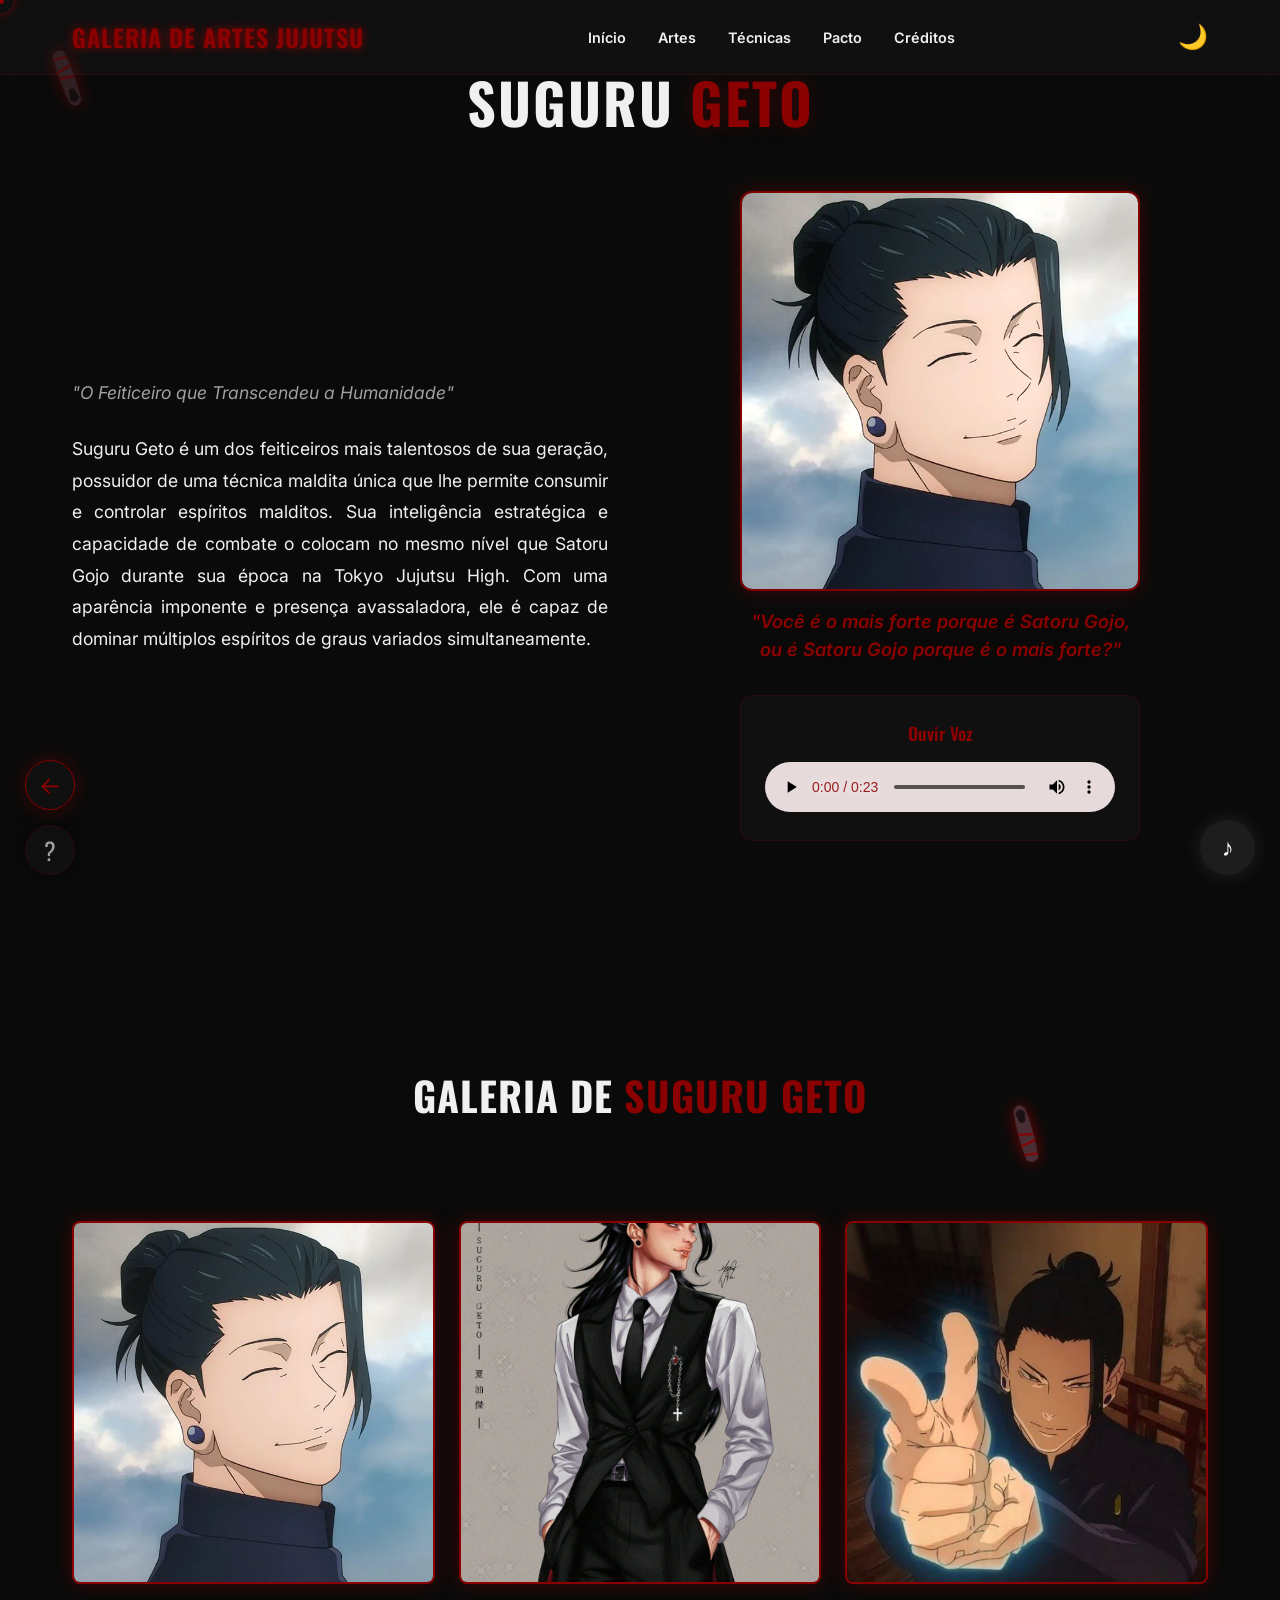
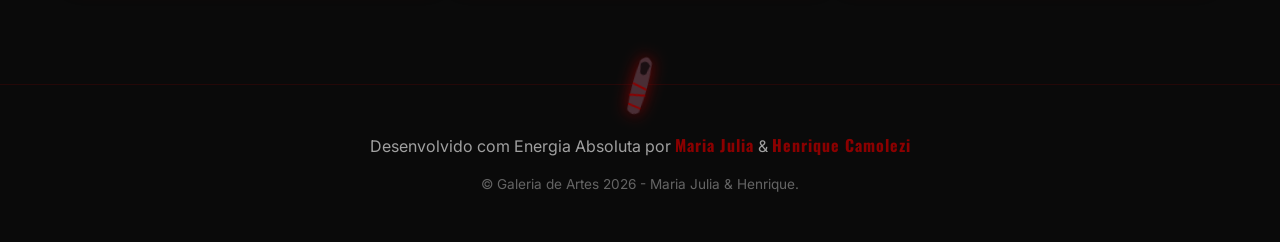
==== commit 8660dc32: "Add files via upload" ====
--- a/galeria-geto.html
+++ b/galeria-geto.html
@@ -4,6 +4,7 @@
     <meta charset="UTF-8">
     <meta name="viewport" content="width=device-width, initial-scale=1.0">
     <title>Galeria de Suguru Geto | Site de Desenhos</title>
+    <link rel="icon" type="image/jpeg" href="Broche Jujutsu Kaisen.png">
     
     <link rel="preconnect" href="https://fonts.googleapis.com">
     <link rel="preconnect" href="https://fonts.gstatic.com" crossorigin>
@@ -61,7 +62,7 @@
 
                 <!-- Visual e Frase -->
                 <div class="character-visual">
-                    <img src="Suguru Geto 2.jpg" alt="Suguru Geto" class="character-img">
+                    <img src="Suguru geto 2.jpg" alt="Suguru Geto" class="character-img">
                     
                     <p class="character-quote">"Você é o mais forte porque é Satoru Gojo, ou é Satoru Gojo porque é o mais forte?"</p>
                     
@@ -85,7 +86,7 @@
             
             <div class="gallery-grid">
                 <div class="gallery-item">
-                    <img src="Suguru Geto 2.jpg" alt="Suguru Geto - Artwork 1" class="gallery-img">
+                    <img src="Suguru geto 2.jpg" alt="Suguru Geto - Artwork 1" class="gallery-img">
                 </div>
                 <div class="gallery-item">
                     <img src="Foto de Segura o Bolso.jpg" alt="Suguru Geto - Artwork 2" class="gallery-img">
--- a/style.css
+++ b/style.css
@@ -352,15 +352,16 @@
 
 .aura-glow {
     position: absolute;
-    width: 80%;
-    height: 80%;
-    background: var(--accent-primary);
-    filter: blur(80px);
-    opacity: 0.3;
+    width: 65%;
+    height: 65%;
+    background: radial-gradient(circle, var(--accent-primary) 0%, transparent 70%);
+    filter: blur(55px);
+    opacity: 0.25;
     z-index: 1;
     top: 50%;
     left: 50%;
     transform: translate(-50%, -50%);
+    pointer-events: none;
     animation: pulse 4s infinite alternate;
 }
 
@@ -2247,4 +2248,69 @@
            max-width: 100%;
            max-height: 100%;
        }
-   }+   }
+
+/* =========================================================================
+   QR CODE (final da página)
+   A imagem usa a classe .gallery-img, então ganha o modo de visualização:
+   lupa no cursor + visualizador com zoom ao clicar (lightbox.js e script.js).
+   Para mudar o tamanho do QR Code, altere a variável --qr-size.
+========================================================================= */
+.qr-section {
+    min-height: auto; /* não ocupa a tela inteira como as outras seções */
+    padding: 60px 0 100px;
+    align-items: center;
+    text-align: center;
+}
+
+.qr-section .section-title {
+    margin-bottom: 2rem;
+}
+
+.qr-card {
+    --qr-size: clamp(200px, 60vw, 260px); /* tamanho médio */
+    width: 100%;
+    max-width: 340px;
+    display: flex;
+    flex-direction: column;
+    align-items: center;
+    gap: 1rem;
+}
+
+.qr-card .qr-img {
+    width: var(--qr-size);
+    height: auto;
+    aspect-ratio: 1 / 1;
+    object-fit: contain;
+    object-position: center;
+    padding: 10px;
+    background: #ffffff; /* fundo branco: o leitor de QR funciona nos dois temas */
+    border: 2px solid var(--accent-primary);
+    border-radius: 12px;
+    box-shadow: var(--shadow-aura);
+    cursor: pointer;
+    transition: transform 0.3s ease, box-shadow 0.3s ease;
+}
+
+.qr-card .qr-img:hover {
+    transform: scale(1.04);
+}
+
+.qr-caption {
+    color: var(--text-muted);
+    font-size: 0.95rem;
+    line-height: 1.5;
+}
+
+.qr-hint {
+    color: var(--text-muted);
+    font-size: 0.8rem;
+    opacity: 0.7;
+    margin-top: -0.4rem;
+}
+
+@media (max-width: 768px) {
+    .qr-section {
+        padding: 40px 0 70px;
+    }
+}
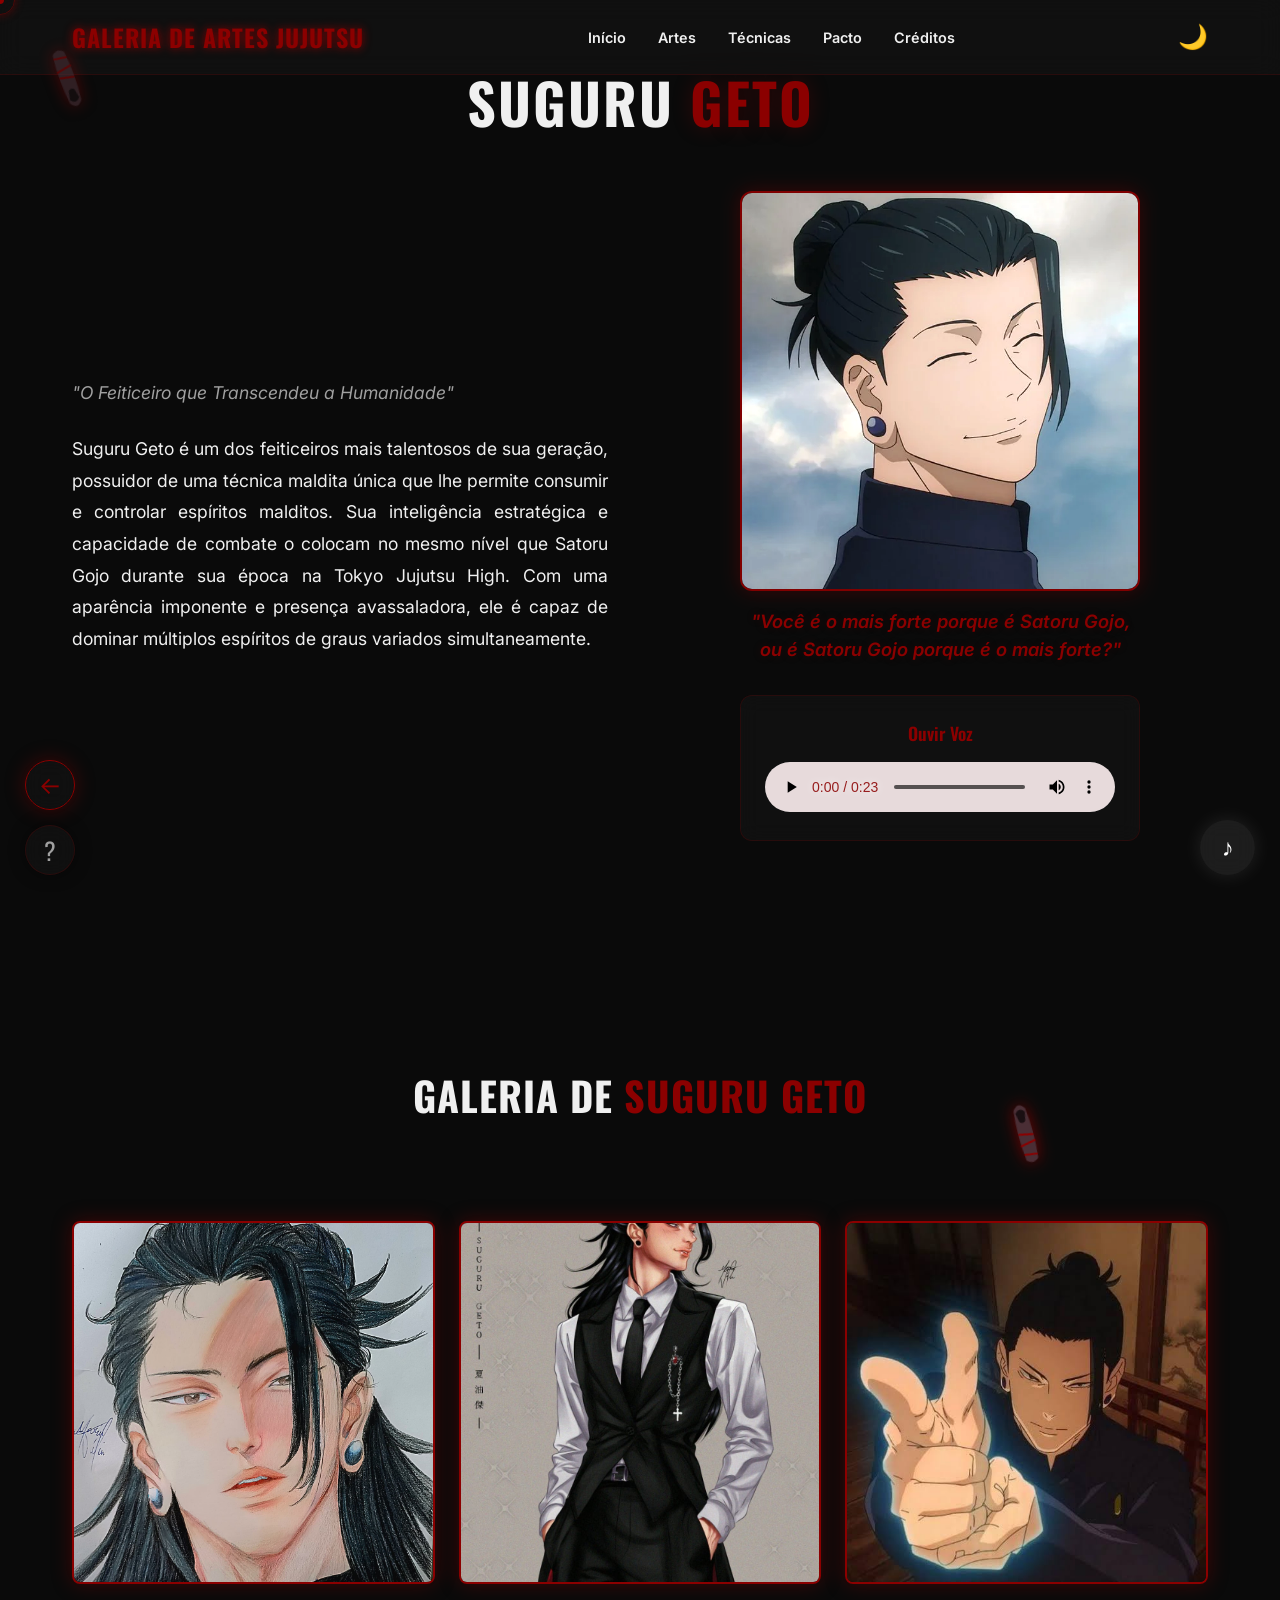
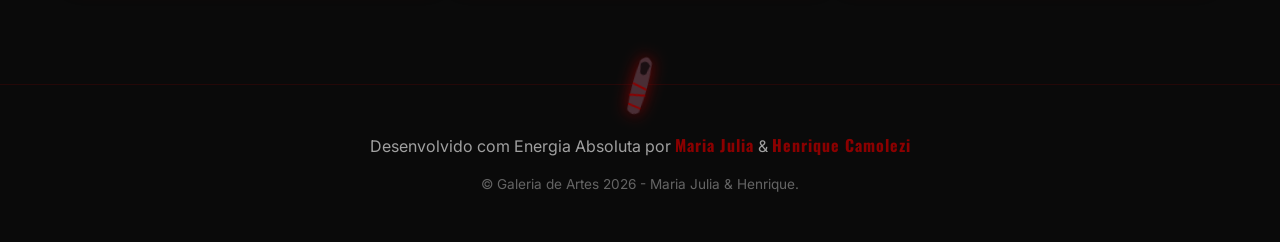
==== commit 4b5ad2a6: "Add files via upload" ====
--- a/galeria-geto.html
+++ b/galeria-geto.html
@@ -86,7 +86,7 @@
             
             <div class="gallery-grid">
                 <div class="gallery-item">
-                    <img src="Suguru geto 2.jpg" alt="Suguru Geto - Artwork 1" class="gallery-img">
+                    <img src="Suguru Geto 3.jpg" alt="Suguru Geto - Artwork 1" class="gallery-img">
                 </div>
                 <div class="gallery-item">
                     <img src="Foto de Segura o Bolso.jpg" alt="Suguru Geto - Artwork 2" class="gallery-img">
--- a/style.css
+++ b/style.css
@@ -2313,4 +2313,462 @@
     .qr-section {
         padding: 40px 0 70px;
     }
+}
+
+/* =========================================================================
+   PROTEÇÃO DE IMAGENS E CONTRA PRINTS
+   ========================================================================= */
+
+/* Bloqueia menu ao segurar o dedo (iOS/Android) e seleção de imagens */
+img {
+    -webkit-touch-callout: none !important; /* Impede menu ao segurar o dedo no iPhone/Android */
+    -webkit-user-select: none !important;
+    -moz-user-select: none !important;
+    -ms-user-select: none !important;
+    user-select: none !important;
+    -webkit-user-drag: none !important;
+}
+
+/* Efeito de censura/borrão quando a janela perde foco (Ferramenta de Recorte / Print) */
+body.anti-print-blur {
+    filter: blur(25px) brightness(0.2) !important;
+    transition: filter 0.1s ease !important;
+    pointer-events: none !important;
+}
+
+/* Deixa a página totalmente preta se tentarem usar Ctrl+P ou Salvar como PDF */
+@media print {
+    html, body {
+        display: none !important;
+    }
+}
+
+/* =========================================================================
+   SEIS OLHOS DO GOJO (SIX EYES) - SEM FUNDO ESCURO
+   ========================================================================= */
+   .six-eyes-overlay {
+    position: fixed;
+    top: 22px;
+    left: 50%;
+    transform: translateX(-50%);
+    display: flex;
+    align-items: center;
+    justify-content: center;
+    gap: clamp(24px, 6vw, 75px);
+    padding: 10px 20px;
+    background: transparent;
+    z-index: 100005;
+    pointer-events: none;
+    opacity: 0;
+    animation: sixEyesFadeIn 0.4s ease-out forwards;
+}
+
+.six-eye {
+    width: clamp(90px, 20vw, 165px);
+    height: clamp(45px, 10vw, 82px);
+    position: relative;
+    /* Brilho azul neon intenso diretamente nos olhos para destacar no fundo claro */
+    filter: drop-shadow(0 0 6px #0088ff) drop-shadow(0 0 18px #00bfff) drop-shadow(0 0 35px #0055ff);
+    transform-origin: center 55%;
+    animation: eyeOpen 0.65s cubic-bezier(0.16, 1, 0.3, 1) forwards;
+}
+
+/* Etapa 1 do fim: As pálpebras fecham enquanto o olho ainda está visível */
+.six-eyes-overlay.closing .six-eye {
+    animation: eyeClose 0.5s cubic-bezier(0.65, 0, 0.35, 1) forwards;
+}
+
+/* Etapa 2 do fim: Só começa a sumir depois que o olho já fechou */
+.six-eyes-overlay.closing {
+    opacity: 1;
+    animation: sixEyesFadeOut 0.4s ease-in 0.45s forwards;
+}
+
+.six-eye-iris {
+    transform-origin: center;
+    animation: irisPulse 1.2s infinite alternate ease-in-out;
+}
+
+@keyframes sixEyesFadeIn {
+    0% { opacity: 0; transform: translate(-50%, -20px) scale(0.92); }
+    100% { opacity: 1; transform: translate(-50%, 0) scale(1); }
+}
+
+@keyframes sixEyesFadeOut {
+    0% { opacity: 1; transform: translate(-50%, 0) scale(1); }
+    100% { opacity: 0; transform: translate(-50%, -10px) scale(0.95); }
+}
+
+@keyframes eyeOpen {
+    0% {
+        transform: scaleY(0.03);
+        filter: brightness(2.5) drop-shadow(0 0 25px #00bfff);
+    }
+    60% {
+        transform: scaleY(1.08);
+    }
+    100% {
+        transform: scaleY(1);
+        filter: drop-shadow(0 0 6px #0088ff) drop-shadow(0 0 18px #00bfff) drop-shadow(0 0 35px #0055ff);
+    }
+}
+
+@keyframes eyeClose {
+    0% {
+        transform: scaleY(1);
+        filter: drop-shadow(0 0 6px #0088ff) drop-shadow(0 0 18px #00bfff);
+    }
+    70% {
+        transform: scaleY(0.08);
+        filter: brightness(2) drop-shadow(0 0 22px #00bfff) drop-shadow(0 0 38px #0055ff);
+    }
+    100% {
+        transform: scaleY(0.03);
+        filter: brightness(2.5) drop-shadow(0 0 16px #00bfff) drop-shadow(0 0 30px #0055ff);
+    }
+}
+
+@keyframes irisPulse {
+    0% { transform: scale(0.95); }
+    100% { transform: scale(1.06); }
+}
+
+@media (max-width: 768px) {
+    .six-eyes-overlay {
+        top: 14px;
+        padding: 8px 16px;
+    }
+}
+
+/* =========================================================================
+   EFEITO BLACK FLASH (FULGOR NEGRO)
+========================================================================= */
+.black-flash-container {
+    position: fixed;
+    transform: translate(-50%, -50%);
+    width: 300px;
+    height: 300px;
+    pointer-events: none;
+    z-index: 999999;
+    animation: blackFlashPop 0.55s cubic-bezier(0.1, 0.9, 0.2, 1) forwards;
+}
+
+.black-flash-core {
+    position: absolute;
+    top: 50%;
+    left: 50%;
+    width: 40px;
+    height: 40px;
+    background: #000000;
+    border: 3px solid #ff0000;
+    border-radius: 50%;
+    transform: translate(-50%, -50%);
+    box-shadow: 0 0 25px #ff0000, 0 0 50px #8b0000, inset 0 0 15px #ff0000;
+}
+
+.black-flash-bolt {
+    position: absolute;
+    top: 0;
+    left: 0;
+    width: 100%;
+    height: 100%;
+    filter: drop-shadow(0 0 6px #ff0000) drop-shadow(0 0 14px #ff0000);
+}
+
+body.black-flash-hit {
+    animation: blackFlashImpact 0.25s ease-out;
+}
+
+@keyframes blackFlashPop {
+    0% { transform: translate(-50%, -50%) scale(0.2) rotate(0deg); opacity: 1; }
+    40% { transform: translate(-50%, -50%) scale(1.3) rotate(15deg); opacity: 1; }
+    100% { transform: translate(-50%, -50%) scale(1.6) rotate(25deg); opacity: 0; }
+}
+
+@keyframes blackFlashImpact {
+    0% { filter: invert(1) contrast(200%); transform: translate(-4px, 4px); }
+    50% { filter: invert(0.8) contrast(150%); transform: translate(4px, -4px); }
+    100% { filter: none; transform: translate(0, 0); }
+}
+
+/* =========================================================================
+   EASTER EGG: SUGURU GETO - TÉCNICA MÁXIMA: UZUMAKI (3 FASES)
+========================================================================= */
+
+/* Tremor de tela durante o disparo (aplicado no main/header para não quebrar position: fixed) */
+body.geto-domain-active main,
+body.geto-domain-active header {
+    animation: getoTremor 0.08s infinite alternate;
+    filter: contrast(125%) saturate(130%);
+}
+
+@keyframes getoTremor {
+    0% { transform: translate(6px, -4px) rotate(0.8deg); }
+    100% { transform: translate(-6px, 4px) rotate(-0.8deg); }
+}
+
+/* FASE 1: Espíritos Amaldiçoados sendo absorvidos */
+.geto-spirit {
+    position: fixed;
+    width: 48px;
+    height: 48px;
+    border-radius: 50%;
+    background: radial-gradient(circle, #3c096c 10%, #10002b 65%, #000000 100%);
+    border: 2px solid #9d4edd;
+    box-shadow: 0 0 20px #7b2cbf, inset 0 0 12px #000;
+    z-index: 99998;
+    pointer-events: none;
+    display: flex;
+    align-items: center;
+    justify-content: center;
+    animation: spiritConverge 1.3s cubic-bezier(0.55, 0.055, 0.675, 0.19) forwards;
+}
+
+/* Olhos das maldições dentro das esferas */
+.geto-spirit::before,
+.geto-spirit::after {
+    content: '';
+    width: 7px;
+    height: 4px;
+    background: #ff0055;
+    border-radius: 50%;
+    box-shadow: 0 0 8px #ff0055;
+    margin: 0 3px;
+}
+
+/* Maldições de Semi-Classe 1 ou Superior (Aura Dourada/Carmesim) */
+.geto-spirit.high-grade {
+    width: 62px;
+    height: 62px;
+    border-color: #ffbe0b;
+    box-shadow: 0 0 28px #9d4edd, 0 0 15px #ffbe0b;
+}
+
+@keyframes spiritConverge {
+    0% {
+        transform: translate(-50%, -50%) scale(0.3);
+        opacity: 0;
+    }
+    20% {
+        opacity: 1;
+    }
+    100% {
+        left: 50%;
+        top: 50%;
+        transform: translate(-50%, -50%) scale(0.15);
+        opacity: 0.9;
+    }
+}
+
+/* FASE 2: Redemoinho Espiral Uzumaki */
+.geto-uzumaki-vortex {
+    position: fixed;
+    top: 50%;
+    left: 50%;
+    width: 320px;
+    height: 320px;
+    border-radius: 50%;
+    background: repeating-conic-gradient(
+        from 0deg,
+        #030005 0deg 12deg,
+        #240046 12deg 24deg,
+        #5a189a 24deg 30deg,
+        #000000 30deg 45deg
+    );
+    box-shadow: 
+        0 0 50px #7b2cbf,
+        0 0 110px #3c096c,
+        inset 0 0 60px #000000;
+    transform: translate(-50%, -50%) scale(0);
+    z-index: 99999;
+    pointer-events: none;
+    animation: uzumakiCondense 1.9s cubic-bezier(0.22, 1, 0.36, 1) forwards;
+}
+
+/* Núcleo negro central do redemoinho */
+.geto-uzumaki-vortex::after {
+    content: '';
+    position: absolute;
+    top: 50%;
+    left: 50%;
+    width: 35%;
+    height: 35%;
+    background: radial-gradient(circle, #000000 60%, #9d4edd 100%);
+    border-radius: 50%;
+    transform: translate(-50%, -50%);
+    box-shadow: 0 0 30px #000;
+}
+
+@keyframes uzumakiCondense {
+    0% {
+        transform: translate(-50%, -50%) scale(0) rotate(0deg);
+        opacity: 0;
+    }
+    30% {
+        transform: translate(-50%, -50%) scale(1.15) rotate(360deg);
+        opacity: 1;
+    }
+    75% {
+        transform: translate(-50%, -50%) scale(0.95) rotate(900deg);
+        opacity: 1;
+    }
+    92% {
+        /* Supercondensação antes do disparo */
+        transform: translate(-50%, -50%) scale(0.25) rotate(1200deg);
+        filter: brightness(2.5);
+        opacity: 1;
+    }
+    100% {
+        transform: translate(-50%, -50%) scale(0) rotate(1440deg);
+        opacity: 0;
+    }
+}
+
+/* Extração de Técnica Inata (Selos/Runas saindo do vórtice) */
+.geto-extracted-seal {
+    position: fixed;
+    top: 50%;
+    left: 50%;
+    padding: 6px 14px;
+    background: rgba(16, 0, 43, 0.9);
+    border: 1px solid #ffbe0b;
+    color: #ffbe0b;
+    font-family: 'Oswald', sans-serif;
+    font-size: 0.85rem;
+    letter-spacing: 2px;
+    text-transform: uppercase;
+    border-radius: 4px;
+    box-shadow: 0 0 15px #ffbe0b, 0 0 30px #9d4edd;
+    z-index: 100001;
+    pointer-events: none;
+    animation: extractTechnique 1.4s cubic-bezier(0.16, 1, 0.3, 1) forwards;
+}
+
+@keyframes extractTechnique {
+    0% {
+        transform: translate(-50%, -50%) scale(0.3);
+        opacity: 0;
+    }
+    30% {
+        opacity: 1;
+    }
+    100% {
+        transform: translate(calc(-50% + var(--tx)), calc(-50% + var(--ty))) scale(1.1);
+        opacity: 0;
+    }
+}
+
+/* FASE 3: Explosão de Energia Supercondensada */
+.geto-uzumaki-blast {
+    position: fixed;
+    top: 50%;
+    left: 50%;
+    width: 60px;
+    height: 60px;
+    border-radius: 50%;
+    background: radial-gradient(circle, #ffffff 0%, #e0aaff 20%, #7b2cbf 45%, #10002b 75%, transparent 100%);
+    box-shadow: 0 0 100px #9d4edd, 0 0 220px #5a189a, 0 0 350px #000000;
+    transform: translate(-50%, -50%) scale(0);
+    z-index: 100000;
+    pointer-events: none;
+    animation: uzumakiBlast 1.4s cubic-bezier(0.1, 0.9, 0.2, 1) forwards;
+}
+
+.geto-blast-flash {
+    position: fixed;
+    top: 0;
+    left: 0;
+    width: 100%;
+    height: 100%;
+    background: radial-gradient(circle, #e0aaff 0%, #240046 60%, #000000 100%);
+    z-index: 99997;
+    opacity: 0;
+    pointer-events: none;
+    animation: getoScreenFlash 1.4s ease-out forwards;
+}
+
+@keyframes uzumakiBlast {
+    0% {
+        transform: translate(-50%, -50%) scale(0.1);
+        opacity: 1;
+    }
+    25% {
+        transform: translate(-50%, -50%) scale(12);
+        opacity: 1;
+    }
+    100% {
+        transform: translate(-50%, -50%) scale(45);
+        opacity: 0;
+    }
+}
+
+@keyframes getoScreenFlash {
+    0% { opacity: 0; }
+    15% { opacity: 0.95; }
+    100% { opacity: 0; }
+}
+
+/* =========================================================================
+   PARTÍCULAS E ONDAS DE CHOQUE DA EXPLOSÃO DO UZUMAKI
+========================================================================= */
+.geto-shockwave {
+    position: fixed;
+    top: 50vh;
+    left: 50vw;
+    width: 60px;
+    height: 60px;
+    box-sizing: content-box;
+    border-radius: 50%;
+    border: 14px solid #c77dff;
+    box-shadow: 0 0 35px #9d4edd, inset 0 0 25px #5a189a;
+    transform: translate(-50%, -50%) scale(0.2);
+    z-index: 100003;
+    pointer-events: none;
+    animation: getoShockwaveExpand 1.2s cubic-bezier(0.1, 0.85, 0.2, 1) forwards;
+}
+
+@keyframes getoShockwaveExpand {
+    0% {
+        transform: translate(-50%, -50%) scale(0.2);
+        opacity: 1;
+        border-width: 18px;
+    }
+    100% {
+        transform: translate(-50%, -50%) scale(22);
+        opacity: 0;
+        border-width: 2px;
+    }
+}
+
+.geto-explosion-particle {
+    position: fixed;
+    top: 50vh;
+    left: 50vw;
+    border-radius: 50%;
+    background: radial-gradient(circle, #ffffff 15%, #e0aaff 45%, #7b2cbf 85%, #240046 100%);
+    box-shadow: 0 0 14px #c77dff, 0 0 28px #7b2cbf;
+    z-index: 100004;
+    pointer-events: none;
+    animation: getoParticleFly var(--dur, 1.2s) cubic-bezier(0.12, 0.85, 0.25, 1) forwards;
+}
+
+/* Partículas densas de energia negra/roxa */
+.geto-explosion-particle.dark-cursed {
+    background: radial-gradient(circle, #9d4edd 20%, #240046 65%, #000000 100%);
+    border: 1px solid #e0aaff;
+    box-shadow: 0 0 16px #5a189a, 0 0 30px #000000;
+}
+
+@keyframes getoParticleFly {
+    0% {
+        transform: translate(-50%, -50%) scale(1.3);
+        opacity: 1;
+    }
+    75% {
+        opacity: 1;
+    }
+    100% {
+        transform: translate(calc(-50% + var(--dx)), calc(-50% + var(--dy))) scale(0.1);
+        opacity: 0;
+    }
 }
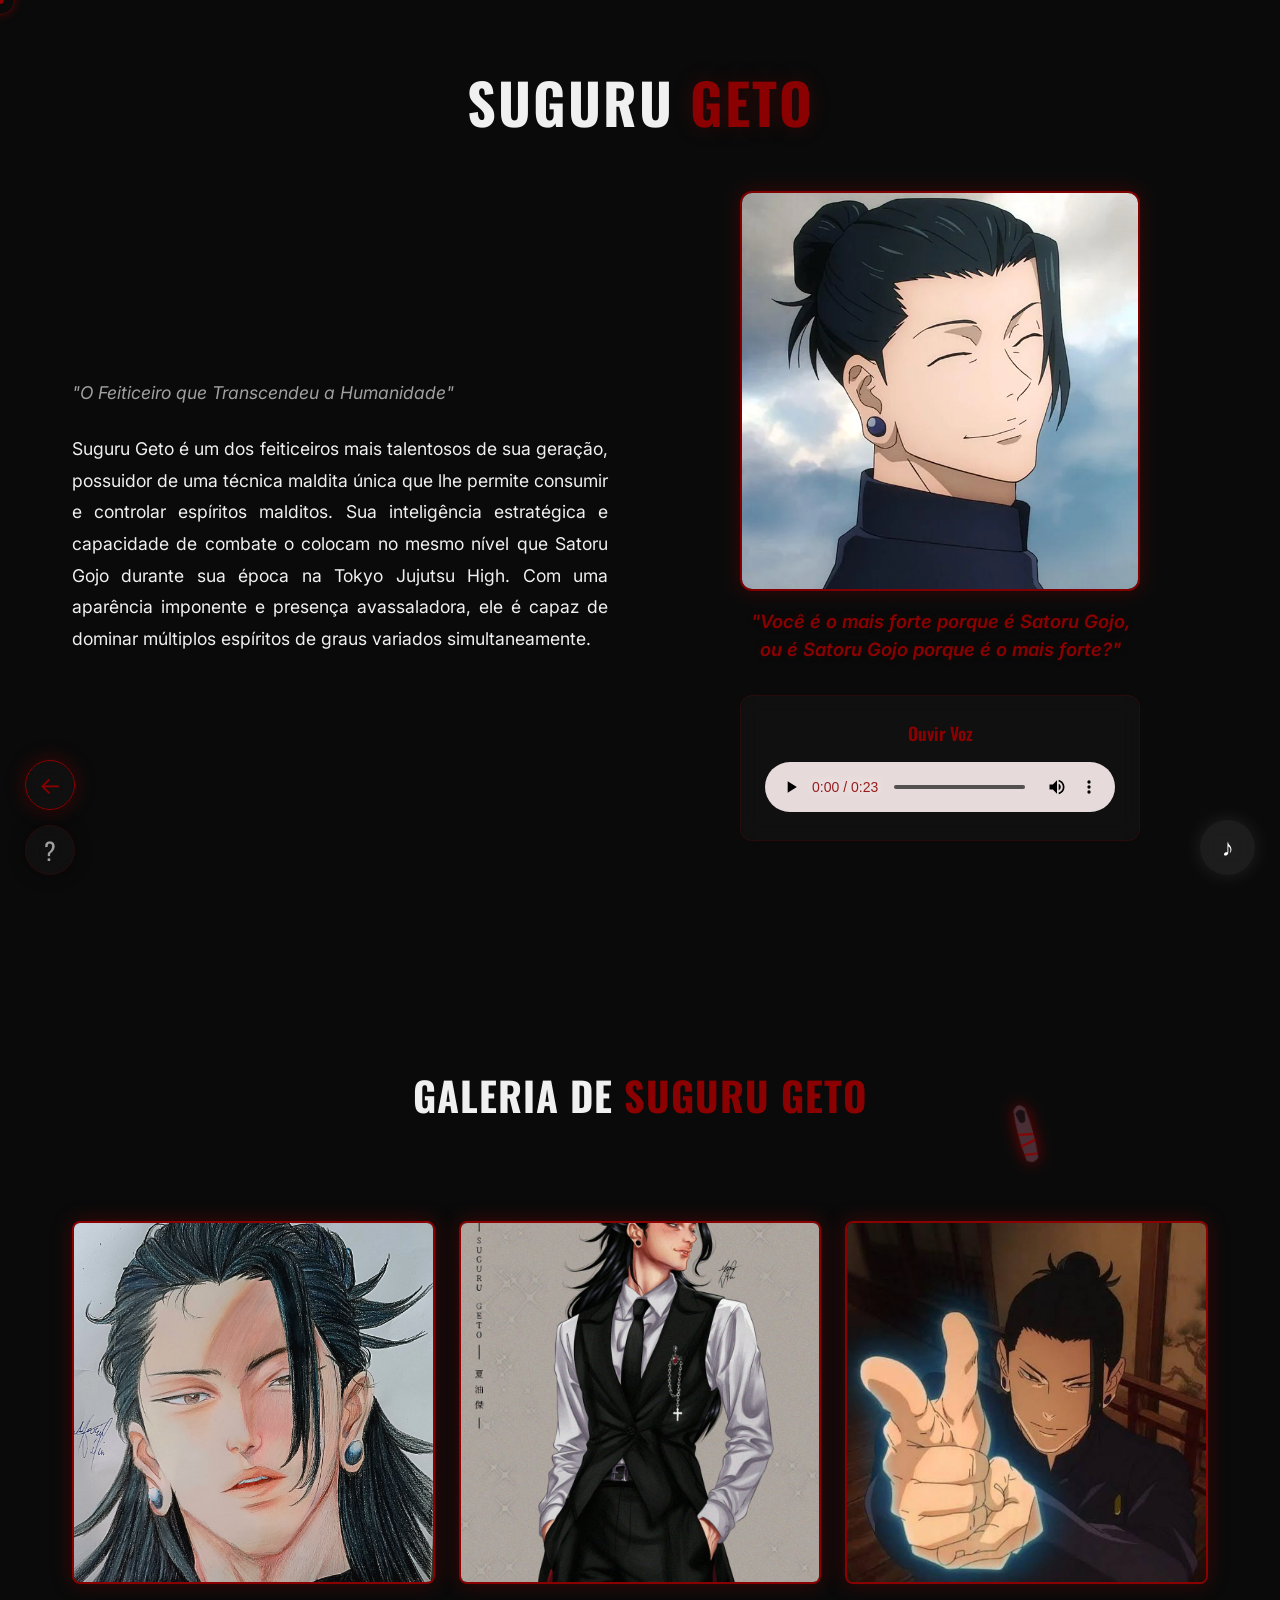
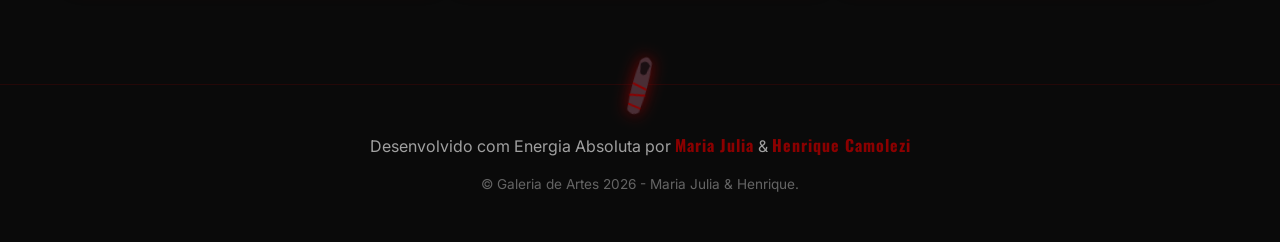
==== commit 6d045b63: "Add files via upload" ====
--- a/galeria-geto.html
+++ b/galeria-geto.html
@@ -16,31 +16,6 @@
 
     <div class="cursor-dot"></div>
     <div class="cursor-trail"></div>
-
-    <header id="header">
-        <div class="nav-container">
-            <a href="index.html" class="logo">Galeria de Artes Jujutsu</a>
-            
-            <nav class="nav-menu">
-                <ul class="nav-links">
-                    <li><a href="index.html#inicio" class="nav-link">Início</a></li>
-                    <li><a href="index.html#projetos" class="nav-link">Artes</a></li>
-                    <li><a href="index.html#habilidades" class="nav-link">Técnicas</a></li>
-                    <li><a href="index.html#contato" class="nav-link">Pacto</a></li>
-                    <li><a href="#creditos" class="nav-link">Créditos</a></li>
-                </ul>
-            </nav>
-
-            <div class="controls">
-                <button id="theme-toggle" aria-label="Alternar Tema">🌙</button>
-                <button class="hamburger" aria-label="Abrir Menu">
-                    <span class="bar"></span>
-                    <span class="bar"></span>
-                    <span class="bar"></span>
-                </button>
-            </div>
-        </div>
-    </header>
 
     <main>
         <!-- SEÇÃO DE APRESENTAÇÃO DO PERSONAGEM -->
--- a/style.css
+++ b/style.css
@@ -1252,23 +1252,43 @@
         font-size: 1.5rem;
     }
 
+    /* Barra superior compacta no mobile (menor altura = menos sobreposição no conteúdo) */
     .nav-container {
-        padding: 1rem 1.5rem;
+        padding: 0.6rem 1.25rem;
     }
 
     .logo {
-        font-size: 1rem;
-    }
-
-    /* Animação do Hamburger para "X" */
+        font-size: 0.85rem;
+    }
+
+    .controls {
+        gap: 0.9rem;
+    }
+
+    #theme-toggle {
+        font-size: 1.25rem;
+        line-height: 1;
+        padding: 4px;
+    }
+
+    .hamburger {
+        gap: 4px;
+        padding: 5px 4px;
+    }
+
+    .hamburger .bar {
+        width: 21px;
+    }
+
+    /* Animação do Hamburger para "X" (distância entre as barras: 3px de altura + 4px de gap = 7px) */
     .hamburger.active .bar:nth-child(1) {
-        transform: translateY(8px) rotate(45deg);
+        transform: translateY(7px) rotate(45deg);
     }
     .hamburger.active .bar:nth-child(2) {
         opacity: 0;
     }
     .hamburger.active .bar:nth-child(3) {
-        transform: translateY(-8px) rotate(-45deg);
+        transform: translateY(-7px) rotate(-45deg);
     }
 
     /* Hero Section Mobile */
@@ -1493,11 +1513,11 @@
 
 @media (max-width: 480px) {
     .nav-container {
-        padding: 1rem;
+        padding: 0.6rem 1rem;
     }
 
     .logo {
-        font-size: 0.9rem;
+        font-size: 0.8rem;
     }
 
     .name {
